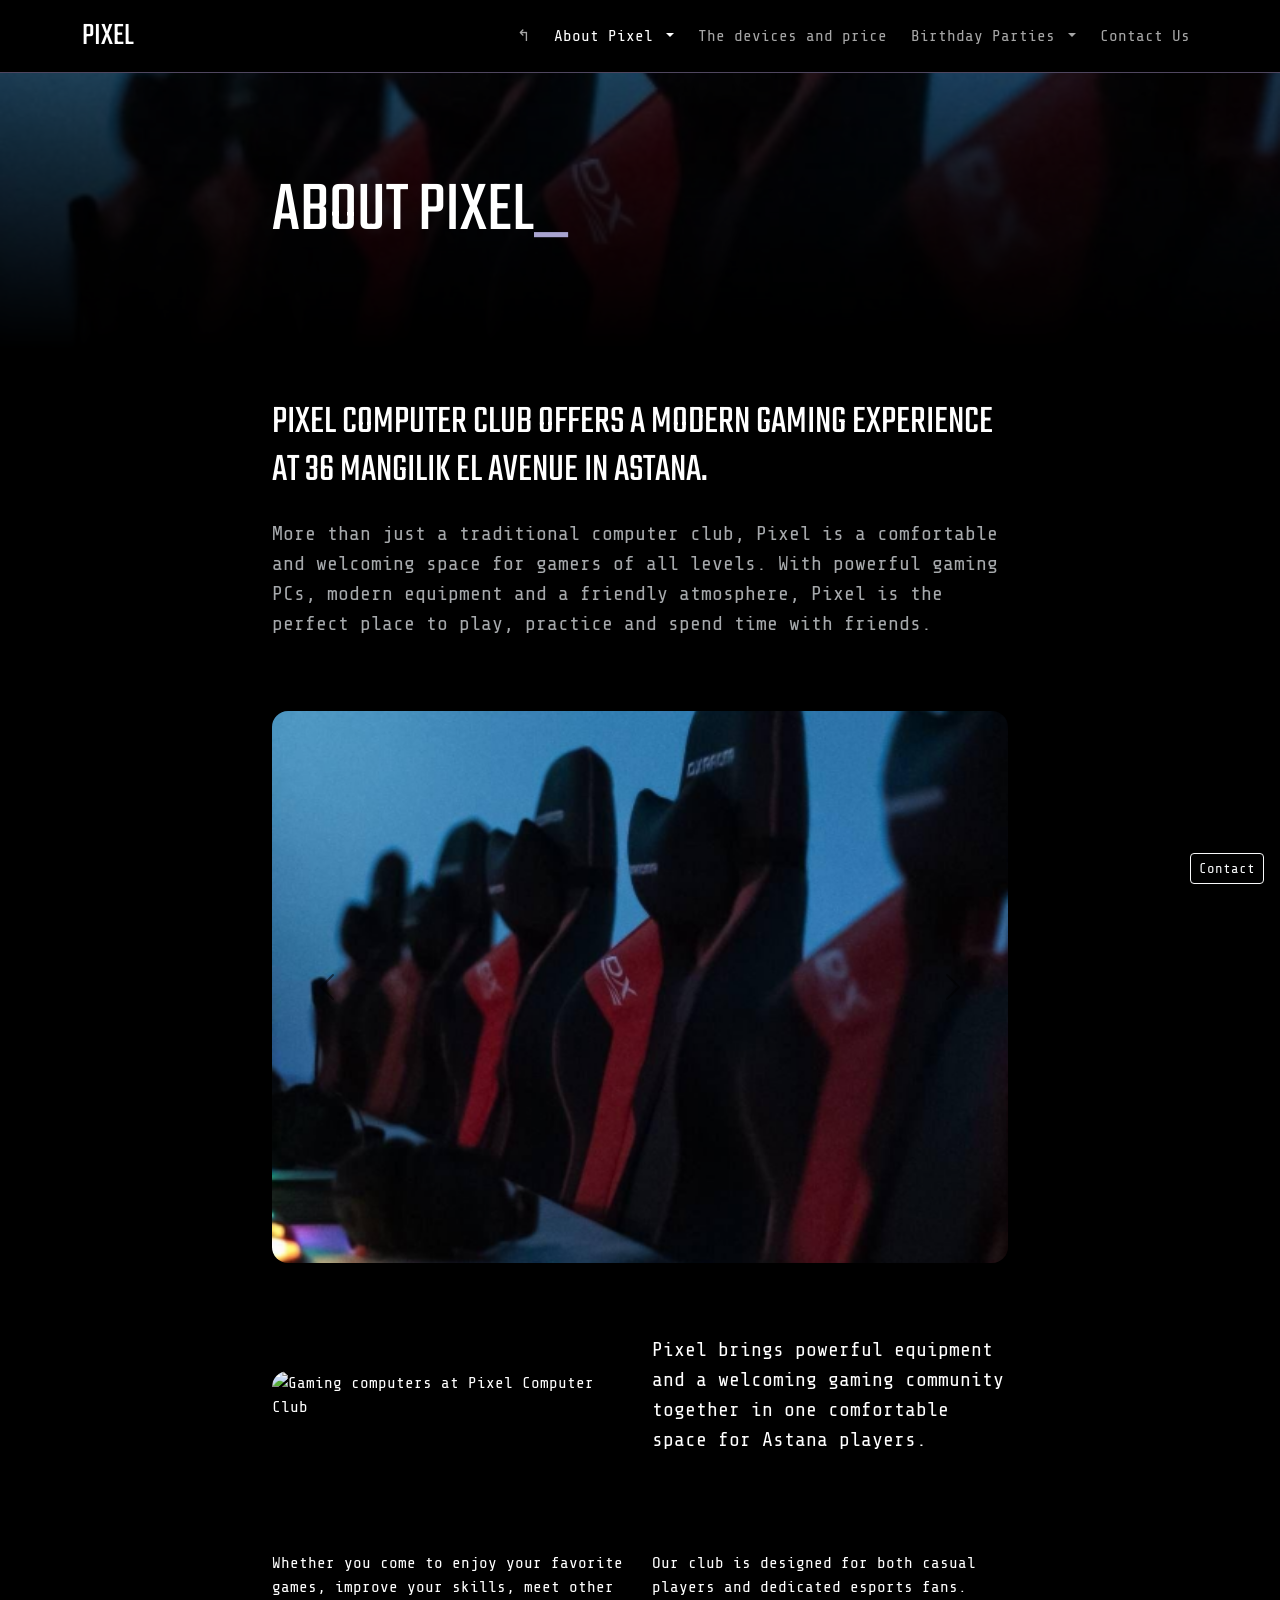
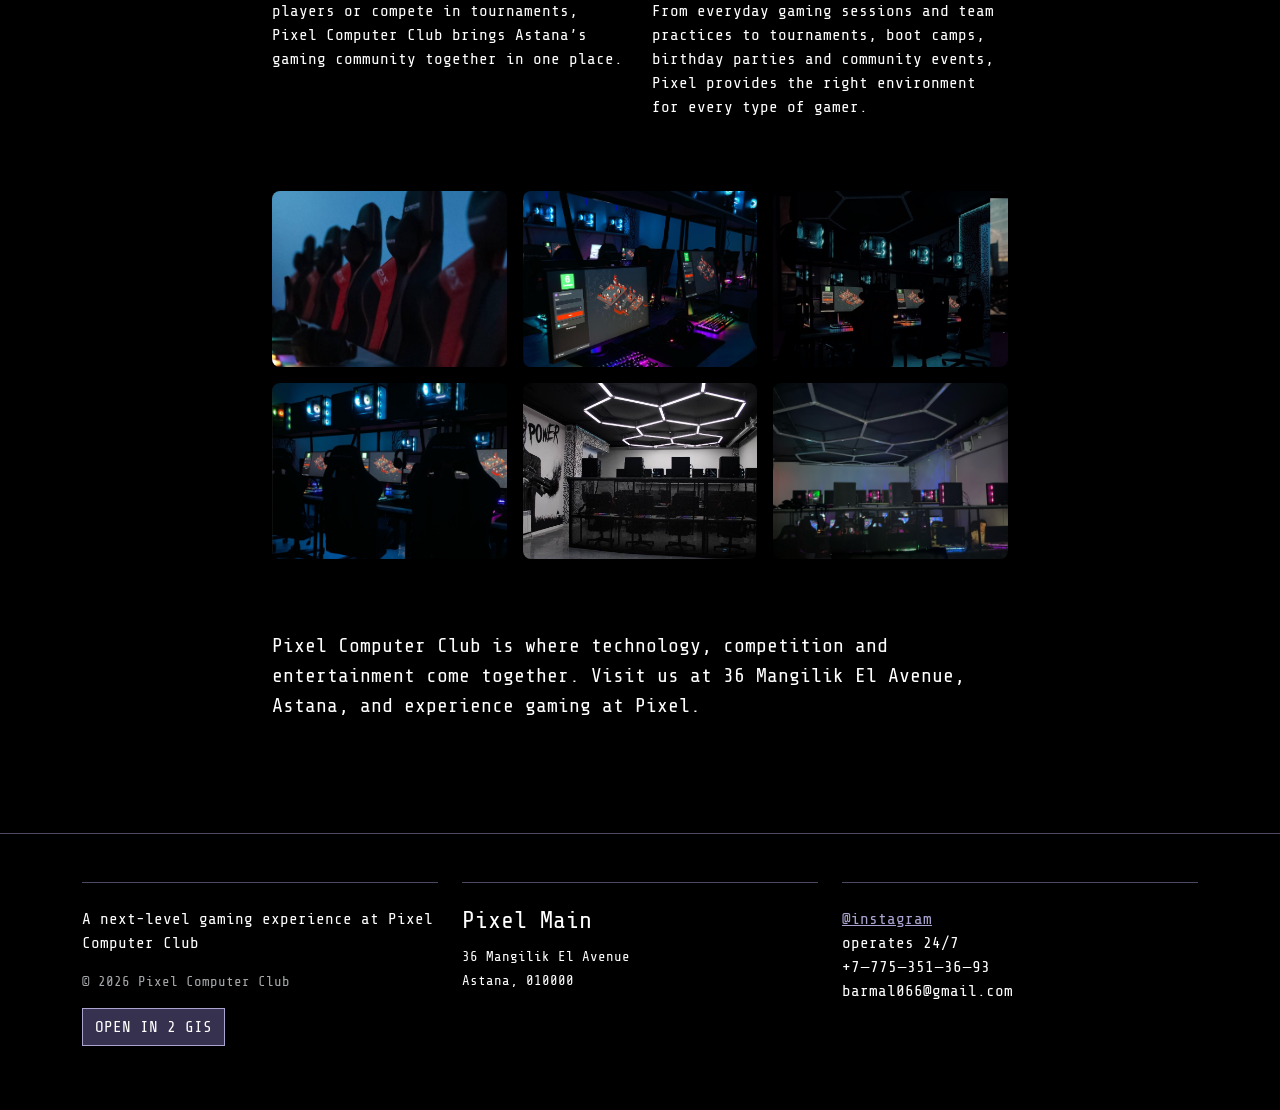
==== Testi/index.html @ 06fc517f "Add files via upload" ====
<!doctype html>
<html lang="en" data-bs-theme="dark">
  <head>
    <meta charset="utf-8">
    <meta name="viewport" content="width=device-width, initial-scale=1">
    <meta name="author" content="Anuar Maksut Se - 2537">
    <meta name="description" content="About Pixel Computer Club and its gaming center in Astana.">
    <title>About Pixel Computer Club</title>
    <!-- Bootstrap 5.3.8 from CDN; project CSS follows Bootstrap. --><link rel="stylesheet" href="https://cdn.jsdelivr.net/npm/bootstrap@5.3.8/dist/css/bootstrap.min.css">
<link rel="stylesheet" href="css/base.css">
    <link rel="stylesheet" href="css/Anuar.css">
    </head>
  <body>
    <a class="pixel-fixed-contact btn btn-outline-light btn-sm position-fixed bottom-0 end-0 m-3 z-3 shadow d-none d-md-inline-block" href="https://www.instagram.com/pixel.cyberclub/" target="_blank" rel="noreferrer">Contact</a>
    <!-- container-fluid keeps the page background full width; inner containers limit reading width. --><div class="pixel-page container-fluid px-0">
      <header class="pixel-site-header navbar navbar-expand-lg border-bottom py-3 bg-black">
        <div class="container">
<div class="pixel-site-branding">
          <a class="pixel-brand navbar-brand lh-1 text-uppercase text-decoration-none fs-2" href="index.html" aria-label="Pixel Computer Club home">Pixel</a>
        </div>
        <button class="navbar-toggler" type="button" data-bs-toggle="collapse" data-bs-target="#primaryNavigation" aria-controls="primaryNavigation" aria-expanded="false" aria-label="Toggle navigation"><span class="navbar-toggler-icon"></span></button><nav class="pixel-navigation collapse navbar-collapse" aria-label="Primary navigation" id="primaryNavigation">
          <ul class="pixel-desktop-nav-list navbar-nav ms-auto gap-lg-2 align-items-lg-center">
            <li class="pixel-nav-item nav-item"><a class="pixel-nav-link pixel-nav-home nav-link" href="index.html" aria-label="Home">↰</a></li>
            <li class="pixel-nav-item nav-item">
              <div class="pixel-nav-details dropdown">
                <button class="pixel-nav-link pixel-nav-link-active nav-link active dropdown-toggle bg-transparent border-0" aria-current="page" type="button" data-bs-toggle="dropdown" aria-expanded="false">About Pixel </button>
                <div class="pixel-nav-dropdown dropdown-menu p-3 shadow">
                  <a class="pixel-dropdown-card d-block text-decoration-none p-2 rounded text-body" href="index.html">
                    <img src="assets/pixel/menu-organizations.jpg" alt="" class="img-fluid rounded mb-2" width="240" height="135">
                    <div>
                      <p class="pixel-dropdown-title small mb-2 text-wrap fw-bold">About Pixel</p>
                      <p class="small mb-2 text-wrap">Our center is designed by industry veterans to deliver a professional gaming experience for all levels.</p>
                      <span aria-hidden="true">→</span>
                    </div>
                  </a>
                  <a class="pixel-dropdown-card d-block text-decoration-none p-2 rounded text-body" href="#organizations">
                    <img src="assets/pixel/menu-organizations.jpg" alt="" class="img-fluid rounded mb-2" width="240" height="135">
                    <div>
                      <p class="pixel-dropdown-title fw-bold small mb-2 text-wrap">Competitive eSports Organizations</p>
                      <p class="small mb-2 text-wrap">Private rooms, top of the line equipment and network for competitive organizations.</p>
                      <span aria-hidden="true">→</span>
                    </div>
                  </a>
                  <a class="pixel-dropdown-card pixel-dropdown-card-wide d-block text-decoration-none p-2 rounded text-body" href="#contact">
                    <div>
                      <p class="pixel-dropdown-title fw-bold small mb-2 text-wrap">Pixel Community League</p>
                      <p class="small mb-2 text-wrap">The first-ever in-person high school esports league in the United States.</p>
                      <span aria-hidden="true">→</span>
                    </div>
                  </a>
                </div>
              </div>
            </li>
            <li class="pixel-nav-item nav-item"><a class="pixel-nav-link nav-link" href="all-locations.html">The devices and price</a></li>
            <li class="pixel-nav-item nav-item">
              <div class="pixel-nav-details dropdown">
                <button class="pixel-nav-link nav-link dropdown-toggle bg-transparent border-0" type="button" data-bs-toggle="dropdown" aria-expanded="false">Birthday Parties </button>
                <div class="pixel-nav-small-dropdown dropdown-menu p-3 shadow">
                  <a href="all-locations.html" class="d-block text-decoration-none p-2 rounded text-body">At Pixel Main</a>
                </div>
              </div>
            </li>
            <li class="pixel-nav-item nav-item"><a class="pixel-nav-link nav-link" href="#contact">Contact Us</a></li>
          </ul>
          </nav>
      </div></header>
      <main class="pixel-main" id="main-content">
        <header class="pixel-hero position-relative py-5 bg-black">
          <div class="pixel-hero-background position-absolute top-0 start-0 w-100 h-100 opacity-50"></div>
          <div class="pixel-hero-inner container position-relative py-5">
            <div class="row justify-content-center"><div class="col-12 col-lg-8">
<h1 class="pixel-hero-title text-uppercase mb-0 display-2 fw-normal">
              <span>about pixel<span class="pixel-cursor">_</span></span>
            </h1>
          </div></div>
</div>
        </header>
        <article class="pixel-article">
          <!-- container constrains text to readable widths on large screens. --><div class="pixel-content-wrap container">
            <div class="row justify-content-center"><div class="col-12 col-lg-8">
<section class="pixel-section pixel-intro py-4 py-md-5">
              <h2 class="display-6 text-uppercase mb-4">Pixel Computer Club offers a modern gaming experience at 36 Mangilik El Avenue in Astana.</h2>
              <p class="lead text-body-secondary mb-0 pixel-intro-text">More than just a traditional computer club, Pixel is a comfortable and welcoming space for gamers of all levels. With powerful gaming PCs, modern equipment and a friendly atmosphere, Pixel is the perfect place to play, practice and spend time with friends.</p>
            </section>
          </div></div>
</div>
          <!-- Bootstrap Carousel from https://getbootstrap.com/docs/5.3/components/carousel/ : original six photos and figures retained, manual controls and 4:3 image ratio added; no autoplay. --><div class="container"><div class="row justify-content-center"><div class="col-12 col-lg-8">
<section class="pixel-slider carousel slide my-4" aria-label="Pixel Computer Club highlights" id="clubHighlights">
            <div class="carousel-inner rounded-4 shadow">
<div class="pixel-slide pixel-slide-1 carousel-item active">
              <figure class="pixel-slide-figure ratio ratio-4x3 mb-0"><div class="pixel-slide-image pixel-slide-image-1 pixel-photo" role="img" aria-label="Pixel highlight image 1"></div></figure>
            </div>
            <div class="pixel-slide pixel-slide-2 carousel-item">
              <figure class="pixel-slide-figure ratio ratio-4x3 mb-0"><div class="pixel-slide-image pixel-slide-image-2 pixel-photo" role="img" aria-label="Pixel highlight image 2"></div></figure>
            </div>
            <div class="pixel-slide pixel-slide-3 carousel-item">
              <figure class="pixel-slide-figure ratio ratio-4x3 mb-0"><div class="pixel-slide-image pixel-slide-image-3 pixel-photo" role="img" aria-label="Pixel highlight image 3"></div></figure>
            </div>
            <div class="pixel-slide pixel-slide-4 carousel-item">
              <figure class="pixel-slide-figure ratio ratio-4x3 mb-0"><div class="pixel-slide-image pixel-slide-image-4 pixel-photo" role="img" aria-label="Pixel highlight image 4"></div></figure>
            </div>
            <div class="pixel-slide pixel-slide-5 carousel-item">
              <figure class="pixel-slide-figure ratio ratio-4x3 mb-0"><div class="pixel-slide-image pixel-slide-image-5 pixel-photo" role="img" aria-label="Pixel highlight image 5"></div></figure>
            </div>
            <div class="pixel-slide pixel-slide-6 carousel-item">
              <figure class="pixel-slide-figure ratio ratio-4x3 mb-0"><div class="pixel-slide-image pixel-slide-image-6 pixel-photo" role="img" aria-label="Pixel highlight image 6"></div></figure>
            </div>
          </div>
<button class="carousel-control-prev" type="button" data-bs-target="#clubHighlights" data-bs-slide="prev"><span class="carousel-control-prev-icon" aria-hidden="true"></span><span class="visually-hidden">Previous</span></button><button class="carousel-control-next" type="button" data-bs-target="#clubHighlights" data-bs-slide="next"><span class="carousel-control-next-icon" aria-hidden="true"></span><span class="visually-hidden">Next</span></button></section>
          </div></div></div>
<section class="container my-5 pixel-club-intro" aria-label="Pixel club introduction">
            <div class="row justify-content-center"><div class="col-12 col-lg-8"><div class="row g-4 align-items-center">
<div class="col-12 col-md-6">
<img src="assets/pixel/menu-organizations.jpg" alt="Gaming computers at Pixel Computer Club" class="img-fluid rounded-4 w-100">
            </div>
<div class="col-12 col-md-6">
<p class="lead mb-0">Pixel brings powerful equipment and a welcoming gaming community together in one comfortable space for Astana players.</p>
            </div>
</div></div></div></section>
          <!-- container constrains text to readable widths on large screens. --><div class="pixel-content-wrap container">
            <div class="row justify-content-center"><div class="col-12 col-lg-8">
<section class="pixel-section pixel-body-copy py-4 py-md-5 row g-4" id="organizations">
              <p class="col-12 col-md-6 mb-0">Whether you come to enjoy your favorite games, improve your skills, meet other players or compete in tournaments, Pixel Computer Club brings Astana’s gaming community together in one place.</p>
              <p class="col-12 col-md-6 mb-0">Our club is designed for both casual players and dedicated esports fans. From everyday gaming sessions and team practices to tournaments, boot camps, birthday parties and community events, Pixel provides the right environment for every type of gamer.</p>
            </section>
          </div></div>
</div>
          <div class="container my-4">
<div class="row justify-content-center"><div class="col-12 col-lg-8">
<!-- Change col-md-6 to col-md-4 on the columns for three columns on tablets. lg applies from 992px. --><div class="pixel-gallery row g-3" role="group" aria-label="Pixel Computer Club photo gallery">
            <div class="pixel-gallery-item-wrapper col-12 col-md-6 col-lg-4"><div class="ratio ratio-4x3"><div class="pixel-gallery-item pixel-gallery-image-1 pixel-photo rounded-3 shadow-sm" role="img" aria-label="Pixel gallery image 1"></div></div></div>
            <div class="pixel-gallery-item-wrapper col-12 col-md-6 col-lg-4"><div class="ratio ratio-4x3"><div class="pixel-gallery-item pixel-gallery-image-2 pixel-photo rounded-3 shadow-sm" role="img" aria-label="Pixel gallery image 2"></div></div></div>
            <div class="pixel-gallery-item-wrapper col-12 col-md-6 col-lg-4"><div class="ratio ratio-4x3"><div class="pixel-gallery-item pixel-gallery-image-3 pixel-photo rounded-3 shadow-sm" role="img" aria-label="Pixel gallery image 3"></div></div></div>
            <div class="pixel-gallery-item-wrapper col-12 col-md-6 col-lg-4"><div class="ratio ratio-4x3"><div class="pixel-gallery-item pixel-gallery-image-4 pixel-photo rounded-3 shadow-sm" role="img" aria-label="Pixel gallery image 4"></div></div></div>
            <div class="pixel-gallery-item-wrapper col-12 col-md-6 col-lg-4"><div class="ratio ratio-4x3"><div class="pixel-gallery-item pixel-gallery-image-5 pixel-photo rounded-3 shadow-sm" role="img" aria-label="Pixel gallery image 5"></div></div></div>
            <div class="pixel-gallery-item-wrapper col-12 col-md-6 col-lg-4"><div class="ratio ratio-4x3"><div class="pixel-gallery-item pixel-gallery-image-6 pixel-photo rounded-3 shadow-sm" role="img" aria-label="Pixel gallery image 6"></div></div></div>
          </div>
          </div></div>
</div>
<!-- container constrains text to readable widths on large screens. --><div class="pixel-content-wrap container">
            <div class="row justify-content-center"><div class="col-12 col-lg-8">
<section class="pixel-section pixel-closing-copy py-4 py-md-5 lead text-center text-md-start">
              <p>Pixel Computer Club is where technology, competition and entertainment come together. Visit us at <strong>36 Mangilik El Avenue, Astana</strong>, and experience gaming at Pixel.</p>
            </section>
          </div></div>
</div>
        </article>
      </main>
      <footer class="pixel-site-footer container-fluid border-top py-5 mt-5 bg-black" id="contact">
        <div class="container">
<div class="pixel-footer-inner row g-4">
          <div class="pixel-footer-item col-12 col-md-6 col-lg-4 text-center text-md-start">
            <div class="pixel-footer-rule border-top mb-4" aria-hidden="true"></div>
            <p>A next-level gaming experience at Pixel Computer Club</p>
            <p class="pixel-footer-copyright small text-body-secondary">© 2026 Pixel Computer Club</p>
            <p><a class="pixel-button btn btn-primary text-uppercase rounded-0" href="https://2gis.kz/astana/firm/70000001081269255" target="_blank" rel="noreferrer">Open in 2 GIS</a></p>
          </div>
          <div class="pixel-footer-item col-12 col-md-6 col-lg-4 text-center text-md-start" id="locations">
            <div class="pixel-footer-rule border-top mb-4" aria-hidden="true"></div>
            <p class="pixel-footer-location h4">Pixel Main</p>
            <p><small>36 Mangilik El Avenue<br>Astana, 010000</small></p>
          </div>
          <div class="pixel-footer-item col-12 col-md-6 col-lg-4 text-center text-md-start" id="birthday-parties">
            <div class="pixel-footer-rule border-top mb-4" aria-hidden="true"></div>
            <a href="https://www.instagram.com/pixel.cyberclub/" target="_blank" rel="noreferrer">@instagram</a><br>
            <p class="pixel-footer-contact text-break"><span class="pixel-footer-social-label">operates 24/7</span><br><span class="pixel-footer-social-label">+7‒775‒351‒36‒93</span><br><span class="pixel-footer-social-label">barmal066@gmail.com</span></p>
          </div>
        </div>
      </div></footer>
    </div>
  <script src="https://cdn.jsdelivr.net/npm/bootstrap@5.3.8/dist/js/bootstrap.bundle.min.js"></script>
</body>
</html>
---- Testi/css/base.css ----
/* Brand fonts and colours. Bootstrap supplies layout, spacing and typography sizes. */
@font-face { font-family: "Teko Local"; src: url("../assets/pixel/teko-400.ttf") format("truetype"); font-weight: 400; font-display: swap; }
@font-face { font-family: "Share Tech Mono Local"; src: url("../assets/pixel/share-tech-mono.ttf") format("truetype"); font-weight: 400; font-display: swap; }
:root, [data-bs-theme="dark"] {
  --bs-body-font-family: "Share Tech Mono Local", monospace;
  --bs-body-bg: #000;
  --bs-body-color: #fff;
  --bs-tertiary-bg: #171320;
  --bs-border-color: #504760;
  --bs-link-color-rgb: 169, 164, 208;
  --bs-link-hover-color-rgb: 213, 209, 240;
}
h1, h2, h3, .pixel-brand { font-family: "Teko Local", sans-serif; }
/* Only Bootstrap's button colour variables are overridden for the original purple palette. */
.btn-primary {
  --bs-btn-bg: #36314f;
  --bs-btn-border-color: #a9a4d0;
  --bs-btn-hover-bg: #51476f;
  --bs-btn-hover-border-color: #d5d1f0;
  --bs-btn-active-bg: #51476f;
  --bs-btn-active-border-color: #d5d1f0;
}
---- Testi/css/Anuar.css ----
/* Small visual corrections; columns and responsive behaviour stay in HTML classes. */
.pixel-hero-background { background: linear-gradient(0deg, #000, transparent), url("../assets/pixel/slide-1.png") center / cover; }
.pixel-cursor { color: #a9a4d0; }
.pixel-photo { background-position: center; background-size: cover; }
/* Original purple equipment panels, simplified to one reusable rule. */
.pixel-device-card { background: linear-gradient(145deg, #36314f, #08060e); }
/* Bootstrap table variables preserve the original black-and-purple pricing palette. */
.pixel-pricing-table { --bs-table-bg: #000; --bs-table-color: #fff; }
.pixel-pricing-table thead { --bs-table-bg: #36314f; }
.pixel-pricing-table tbody tr:first-child { --bs-table-bg: #51476f; }
.pixel-pricing-table tbody td { border-left: 1px solid #36314f; }
/* The dark theme otherwise turns carousel arrows black on dark photographs. */
.carousel-control-prev-icon, .carousel-control-next-icon { filter: none; }
.pixel-slide-image-1, .pixel-gallery-image-1 { background-image: url("../assets/pixel/slide-1.png"); }
.pixel-slide-image-2, .pixel-gallery-image-2 { background-image: url("../assets/pixel/slide-2.png"); }
.pixel-slide-image-3, .pixel-gallery-image-3 { background-image: url("../assets/pixel/slide-3.png"); }
.pixel-slide-image-4, .pixel-gallery-image-4 { background-image: url("../assets/pixel/slide-4.png"); }
.pixel-slide-image-5, .pixel-gallery-image-5 { background-image: url("../assets/pixel/slide-5.png"); }
.pixel-slide-image-6, .pixel-gallery-image-6 { background-image: url("../assets/pixel/slide-6.png"); }
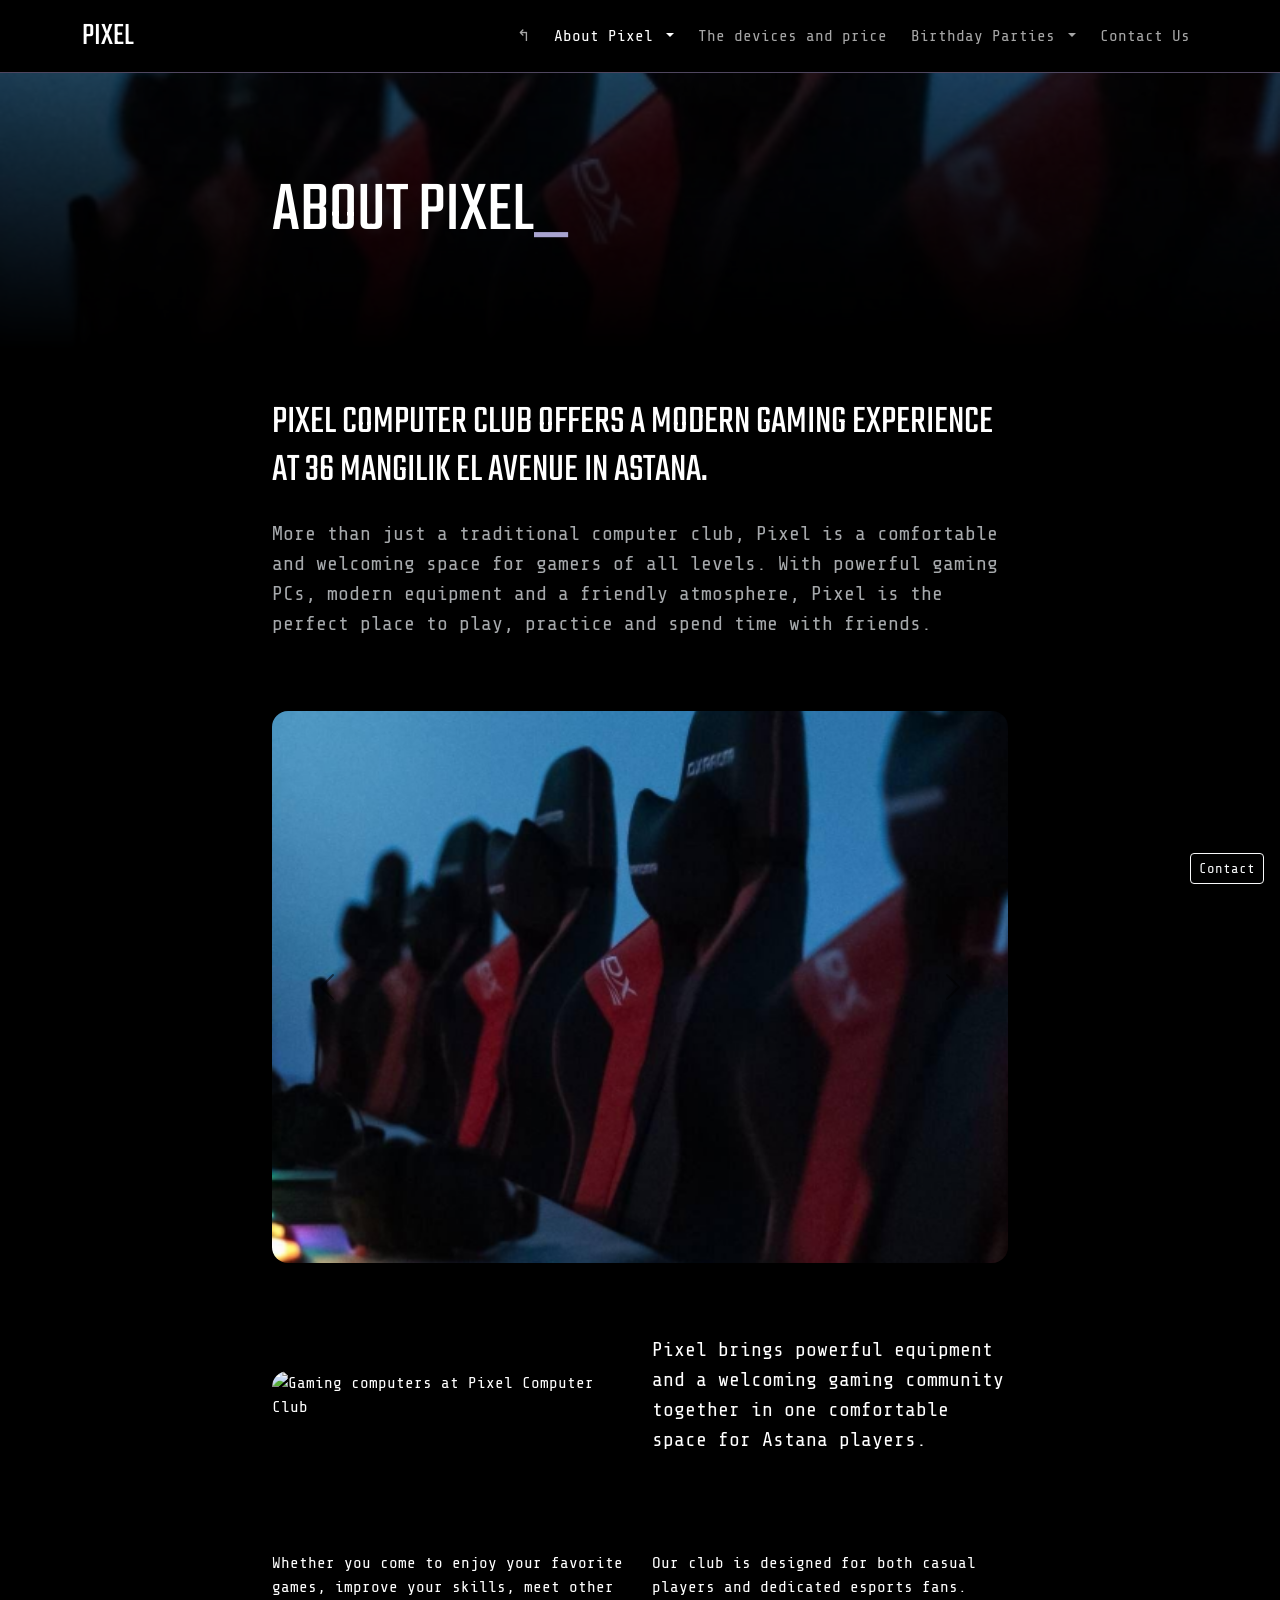
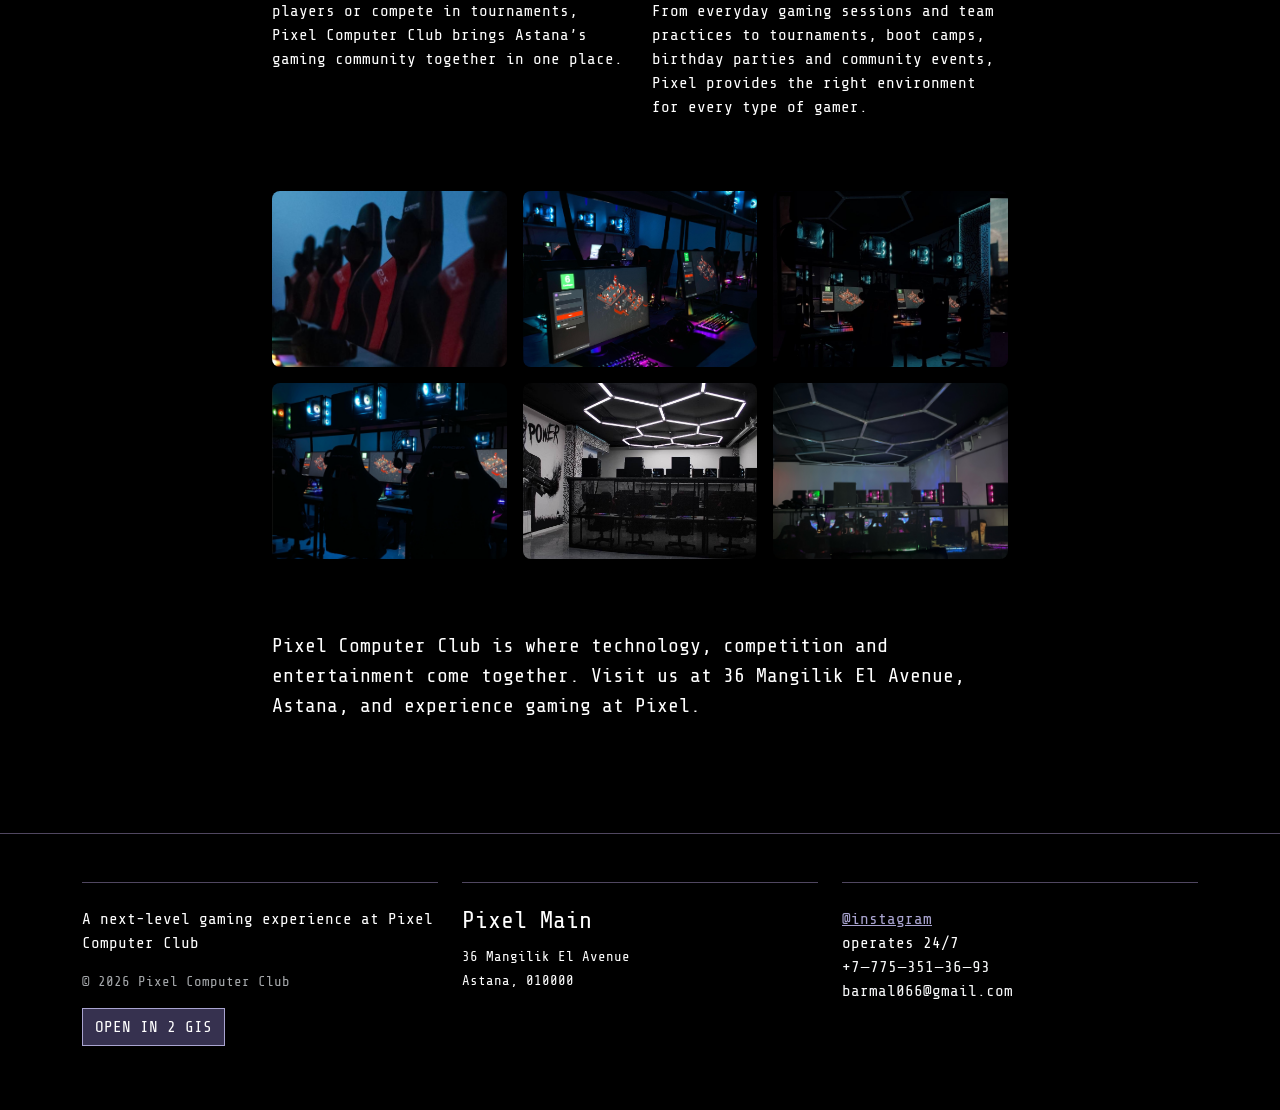
==== commit fd5e79a8: "Fix party booking and contact navigation" ====
--- a/Testi/index.html
+++ b/Testi/index.html
@@ -34,9 +34,7 @@
   <body>  
-    <a class="pixel-fixed-contact btn btn-outline-light btn-sm position-fixed bottom-0 end-0 m-3 z-3 shadow d-none d-md-inline-block" href="https://www.instagram.com/pixel.cyberclub/" target="_blank" rel="noreferrer">Contact</a>--
+    <a class="pixel-fixed-contact btn btn-outline-light btn-sm position-fixed bottom-0 end-0 m-3 z-3 shadow d-none d-md-inline-block" href="#contact">Contact</a>
     <!-- container-fluid keeps the page background full width; inner containers limit reading width. --><div class="pixel-page container-fluid px-0">  
@@ -168,9 +166,7 @@
                 <div class="pixel-nav-small-dropdown dropdown-menu p-3 shadow">  
-                  <a href="all-locations.html" class="d-block text-decoration-none p-2 rounded text-body">At Pixel Main</a>--
+                  <a href="all-locations.html#booking" class="d-block text-decoration-none p-2 rounded text-body">At Pixel Main</a>
                 </div>  
@@ -446,18 +442,14 @@
           </div>  
-          <div class="pixel-footer-item col-12 col-md-6 col-lg-4 text-center text-md-start" id="birthday-parties">--
+          <div class="pixel-footer-item col-12 col-md-6 col-lg-4 text-center text-md-start">
             <div class="pixel-footer-rule border-top mb-4" aria-hidden="true"></div>  
             <a href="https://www.instagram.com/pixel.cyberclub/" target="_blank" rel="noreferrer">@instagram</a><br>  
-            <p class="pixel-footer-contact text-break"><span class="pixel-footer-social-label">operates 24/7</span><br><span class="pixel-footer-social-label">+7‒775‒351‒36‒93</span><br><span class="pixel-footer-social-label">barmal066@gmail.com</span></p>--
+            <p class="pixel-footer-contact text-break"><span class="pixel-footer-social-label">operates 24/7</span><br><a class="link-light text-decoration-none" href="tel:+77753513693"><span class="pixel-footer-social-label">+7‒775‒351‒36‒93</span></a><br><a class="link-light text-decoration-none" href="mailto:barmal066@gmail.com"><span class="pixel-footer-social-label">barmal066@gmail.com</span></a></p>
           </div>  
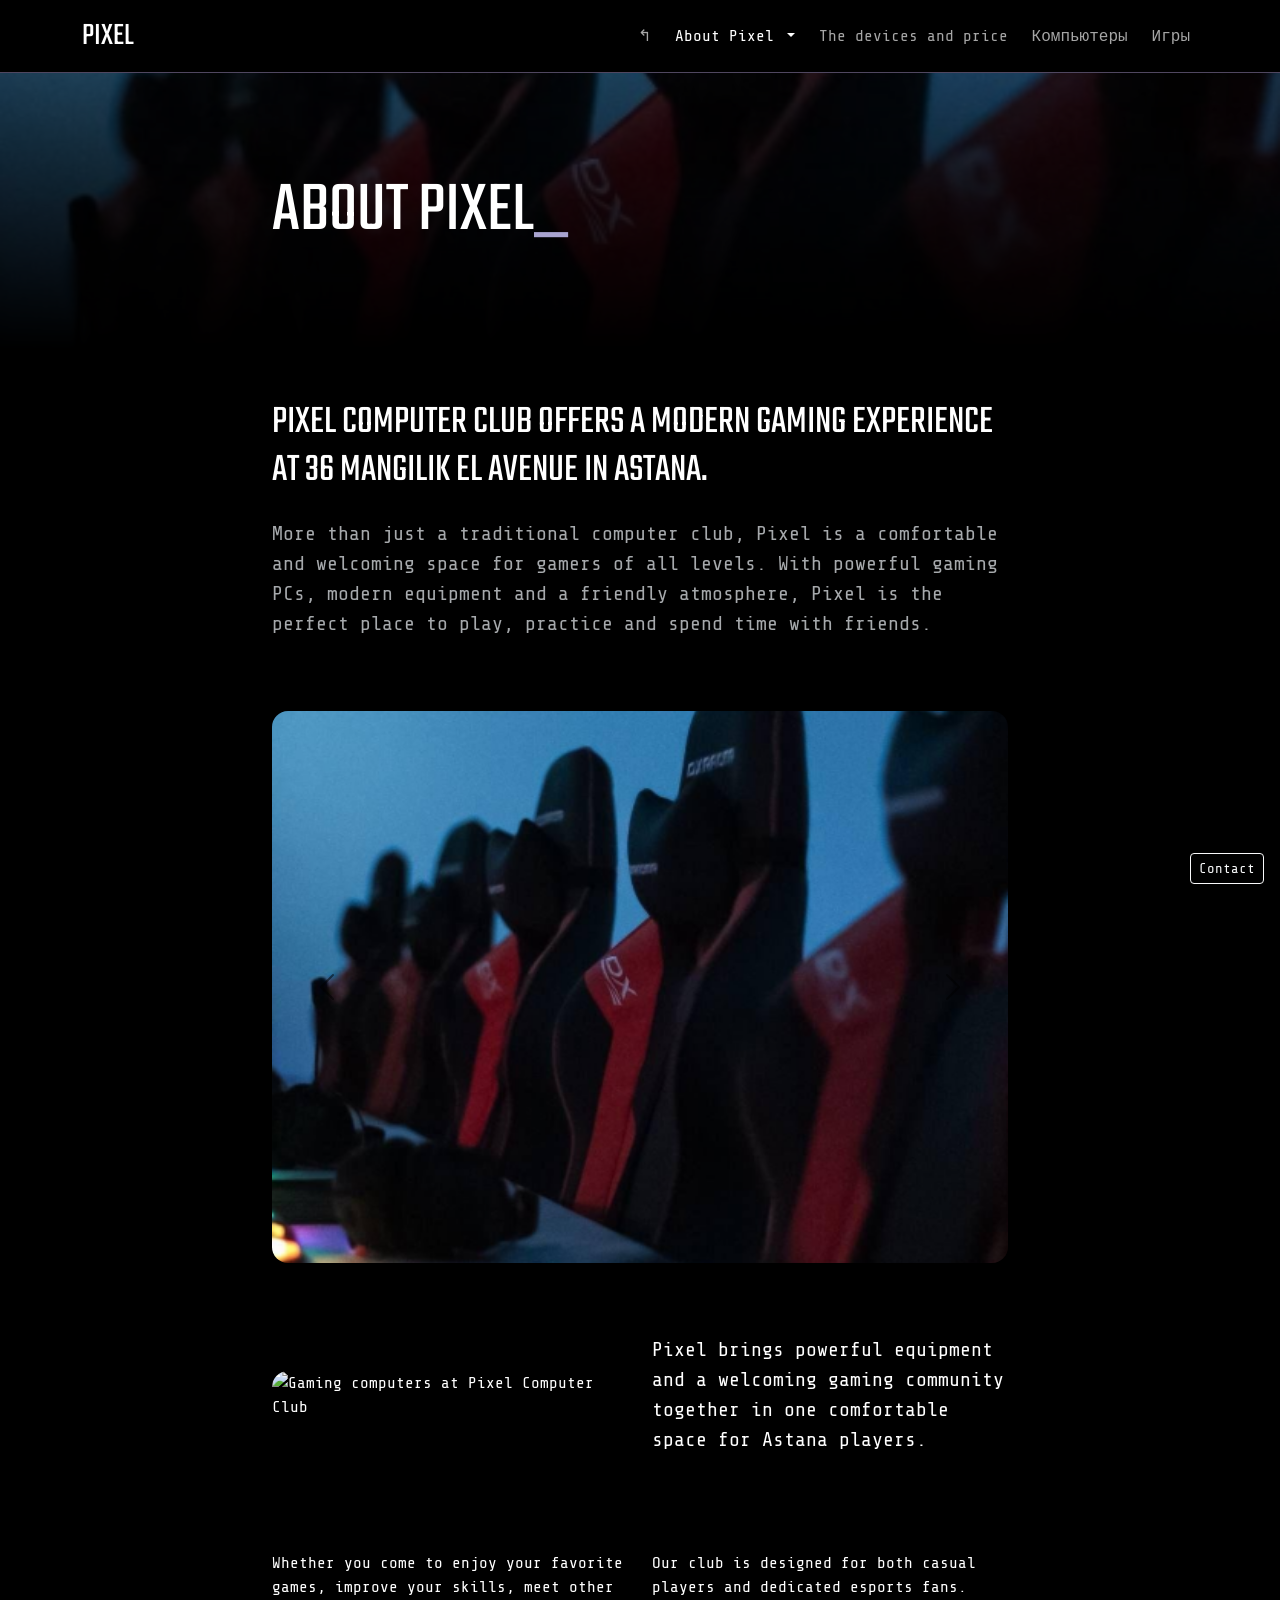
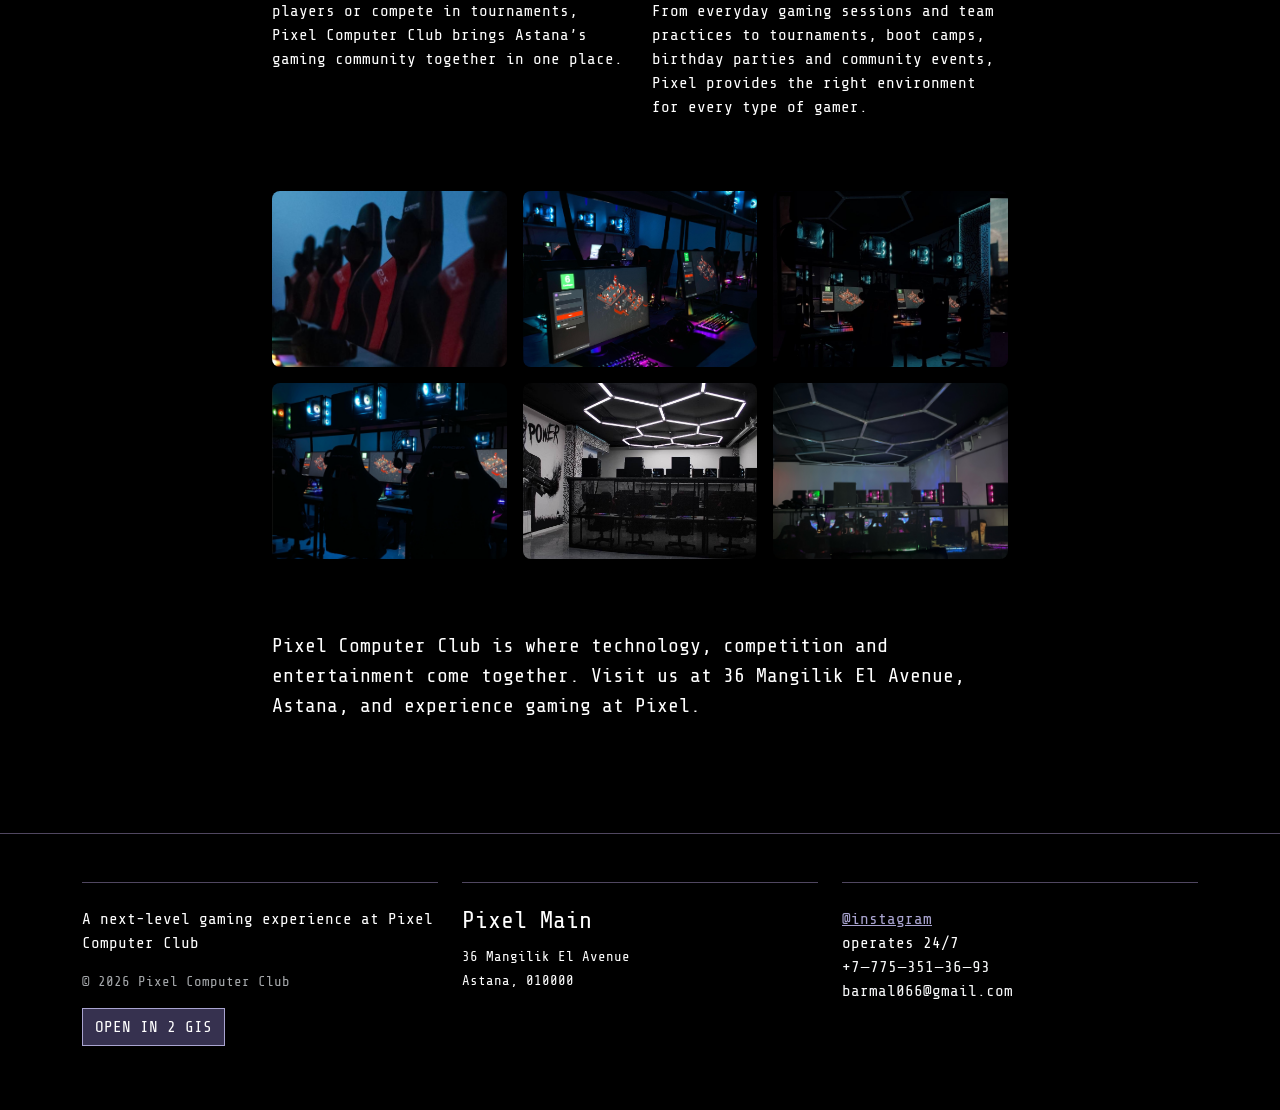
==== commit 502c934a: "Add computer rooms and games pages" ====
--- a/Testi/index.html
+++ b/Testi/index.html
@@ -154,31 +154,8 @@
             <li class="pixel-nav-item nav-item"><a class="pixel-nav-link nav-link" href="all-locations.html">The devices and price</a></li>  
-            <li class="pixel-nav-item nav-item">--
-              <div class="pixel-nav-details dropdown">--
-                <button class="pixel-nav-link nav-link dropdown-toggle bg-transparent border-0" type="button" data-bs-toggle="dropdown" aria-expanded="false">Birthday Parties </button>--
-                <div class="pixel-nav-small-dropdown dropdown-menu p-3 shadow">--
-                  <a href="all-locations.html#booking" class="d-block text-decoration-none p-2 rounded text-body">At Pixel Main</a>
-                </div>--
-              </div>--
-            </li>--
-            <li class="pixel-nav-item nav-item"><a class="pixel-nav-link nav-link" href="#contact">Contact Us</a></li>--
+            <li class="pixel-nav-item nav-item"><a class="pixel-nav-link nav-link" href="computers.html">Компьютеры</a></li>
+            <li class="pixel-nav-item nav-item"><a class="pixel-nav-link nav-link" href="games.html">Игры</a></li>
           </ul>  
--- a/Testi/css/Anuar.css
+++ b/Testi/css/Anuar.css
@@ -15,5 +15,14 @@
 .pixel-slide-image-2, .pixel-gallery-image-2 { background-image: url("../assets/pixel/slide-2.png"); }
 .pixel-slide-image-3, .pixel-gallery-image-3 { background-image: url("../assets/pixel/slide-3.png"); }
 .pixel-slide-image-4, .pixel-gallery-image-4 { background-image: url("../assets/pixel/slide-4.png"); }
-.pixel-slide-image-5, .pixel-gallery-image-5 { background-image: url("../assets/pixel/slide-5.png"); }
-.pixel-slide-image-6, .pixel-gallery-image-6 { background-image: url("../assets/pixel/slide-6.png"); }
+.pixel-slide-image-5, .pixel-gallery-image-5 { background-image: url("../assets/pixel/slide-5.png"); }
+.pixel-slide-image-6, .pixel-gallery-image-6 { background-image: url("../assets/pixel/slide-6.png"); }
+.pixel-seat, .pixel-game-card { transition: transform 180ms ease, box-shadow 180ms ease, border-color 180ms ease; }
+.pixel-seat:hover, .pixel-game-card:hover { transform: translateY(-3px); border-color: #a9a4d0; box-shadow: 0 0.5rem 1.5rem rgba(169, 164, 208, 0.18); }
+.pixel-seat-icon { color: #a9a4d0; font-size: 1.75rem; line-height: 1; }
+.pixel-status-dot { display: inline-block; width: 0.65rem; height: 0.65rem; flex: 0 0 auto; border-radius: 50%; background: #43d995; }
+.pixel-status-busy { background: #f05b6f; }
+.pixel-status-unavailable { background: #9297a2; }
+.pixel-game-mark { display: grid; width: 4rem; aspect-ratio: 1; place-items: center; border: 1px solid #504760; border-radius: 1rem; background: linear-gradient(145deg, #36314f, #08060e); color: #d5d1f0; font-family: "Teko Local", sans-serif; font-size: 1.6rem; font-weight: 700; line-height: 1; }
+.pixel-game-card h3 { overflow-wrap: anywhere; }
+@media (prefers-reduced-motion: reduce) { .pixel-seat, .pixel-game-card { transition: none; } }
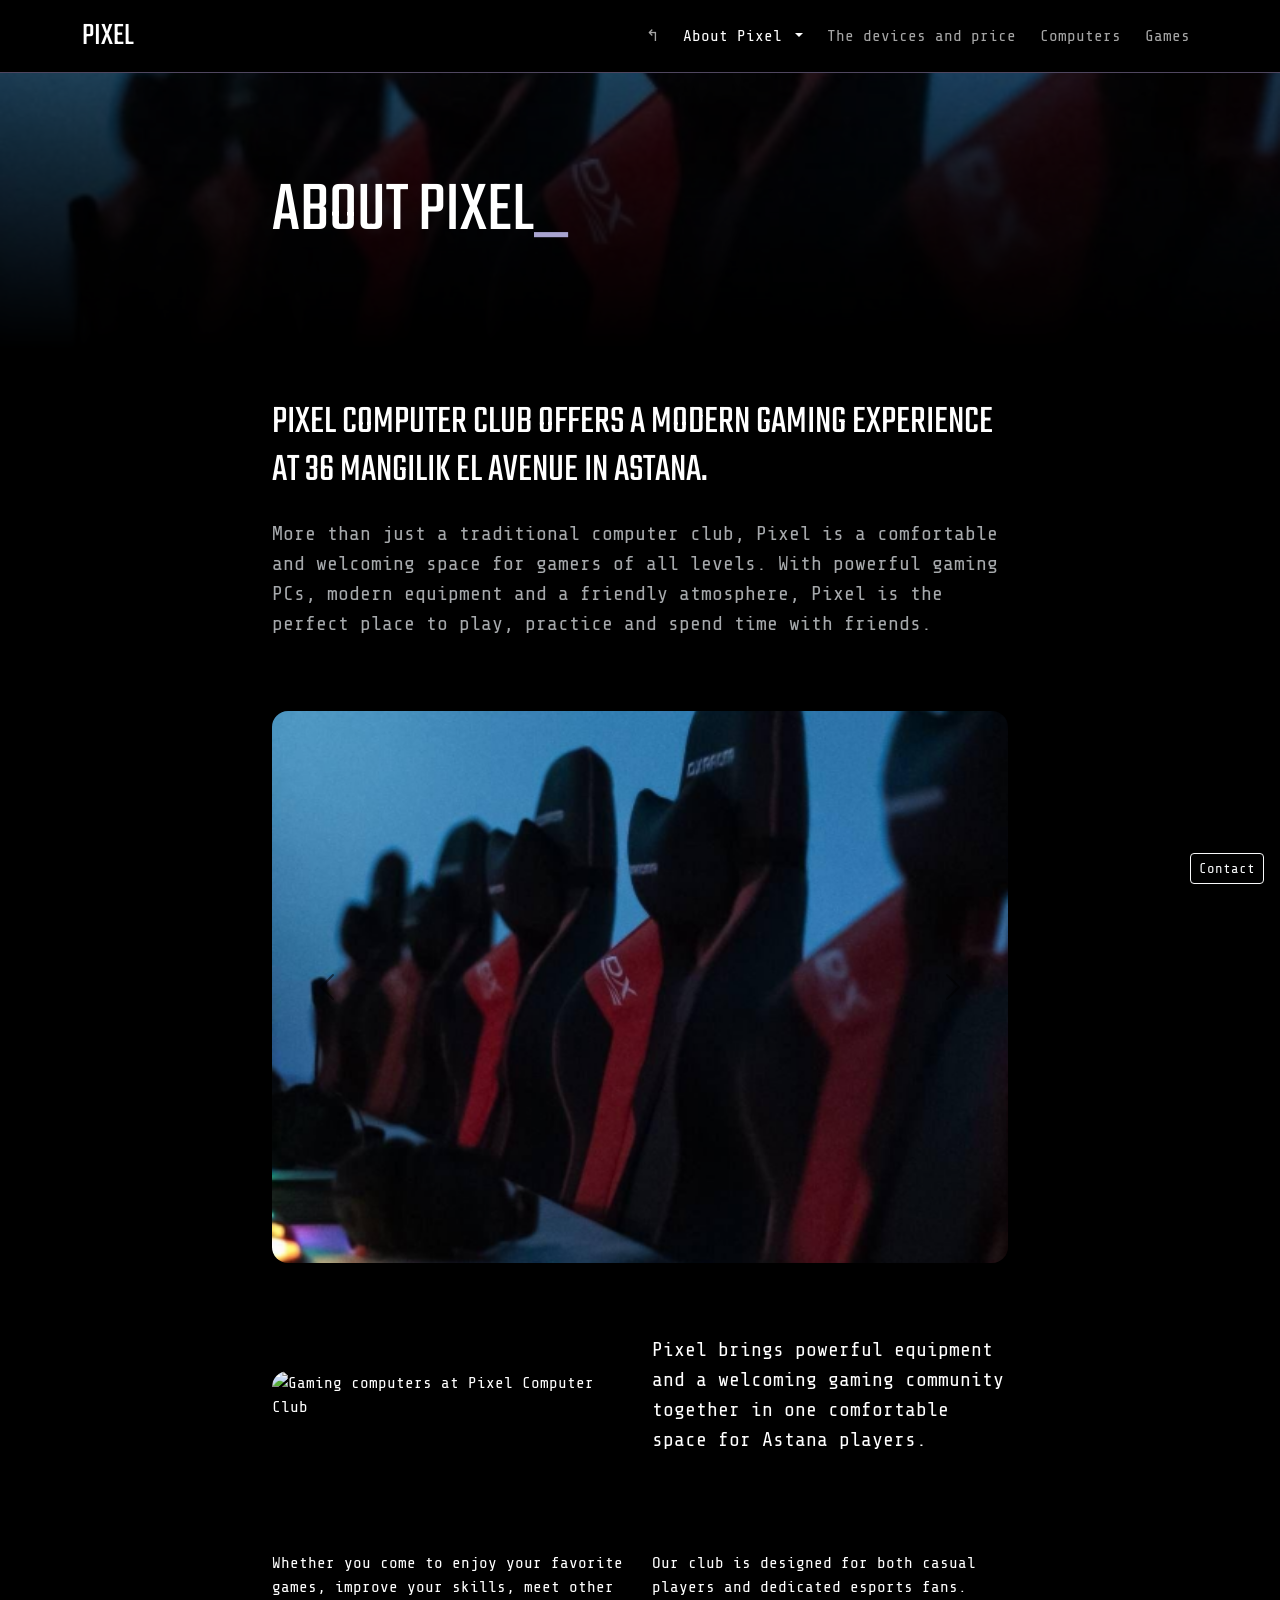
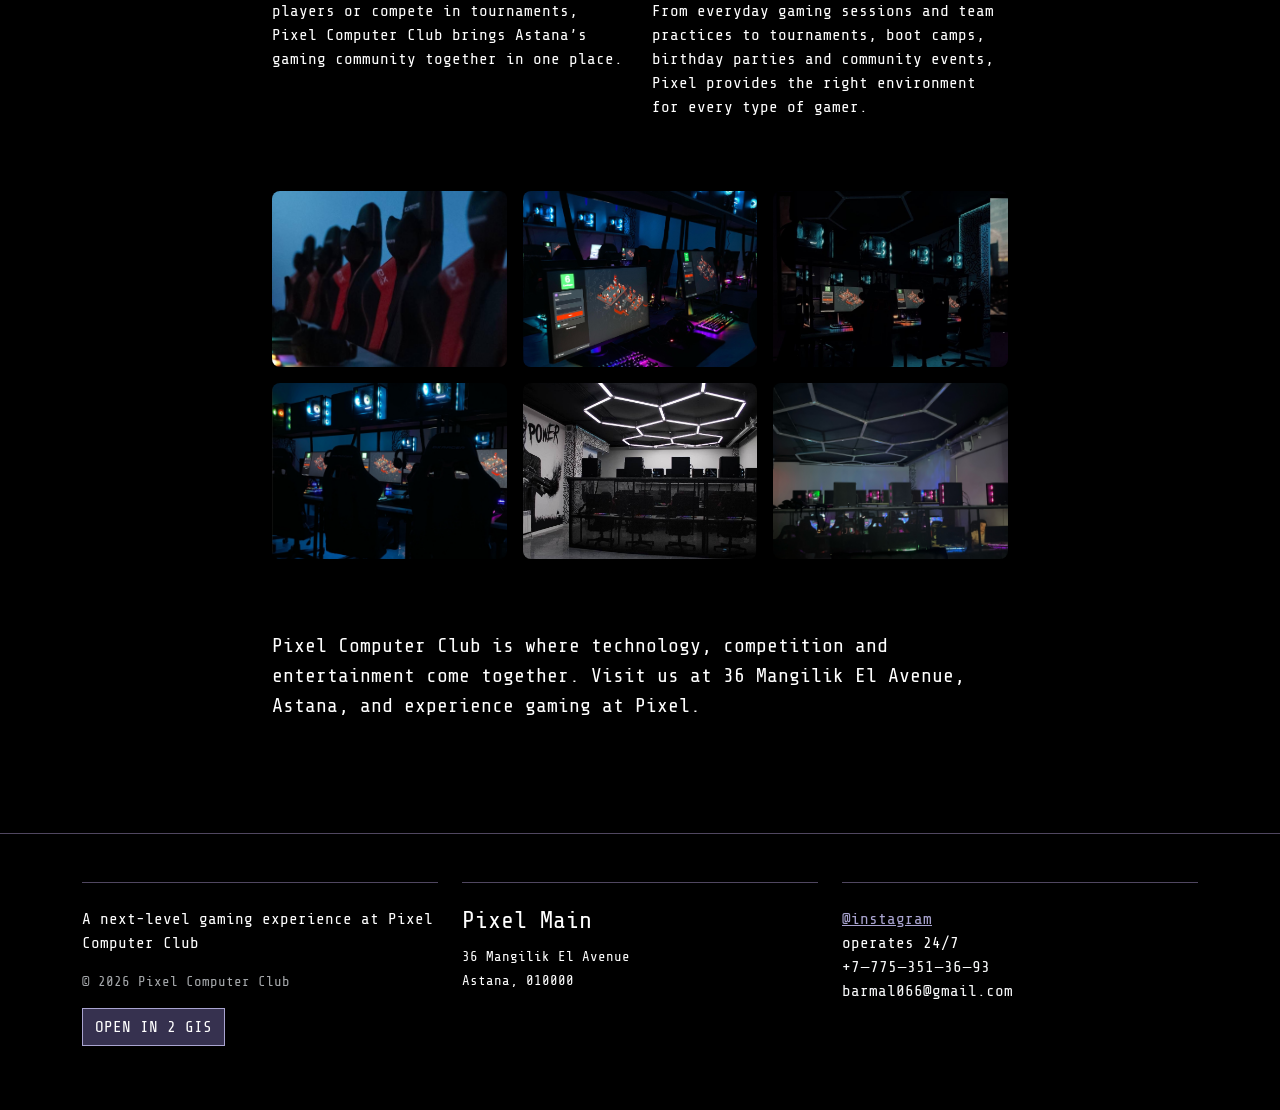
==== commit acb96e8e: "Translate navigation labels to English" ====
--- a/Testi/index.html
+++ b/Testi/index.html
@@ -154,8 +154,8 @@
             <li class="pixel-nav-item nav-item"><a class="pixel-nav-link nav-link" href="all-locations.html">The devices and price</a></li>  
-            <li class="pixel-nav-item nav-item"><a class="pixel-nav-link nav-link" href="computers.html">Компьютеры</a></li>
-            <li class="pixel-nav-item nav-item"><a class="pixel-nav-link nav-link" href="games.html">Игры</a></li>
+            <li class="pixel-nav-item nav-item"><a class="pixel-nav-link nav-link" href="computers.html">Computers</a></li>
+            <li class="pixel-nav-item nav-item"><a class="pixel-nav-link nav-link" href="games.html">Games</a></li>
           </ul>  
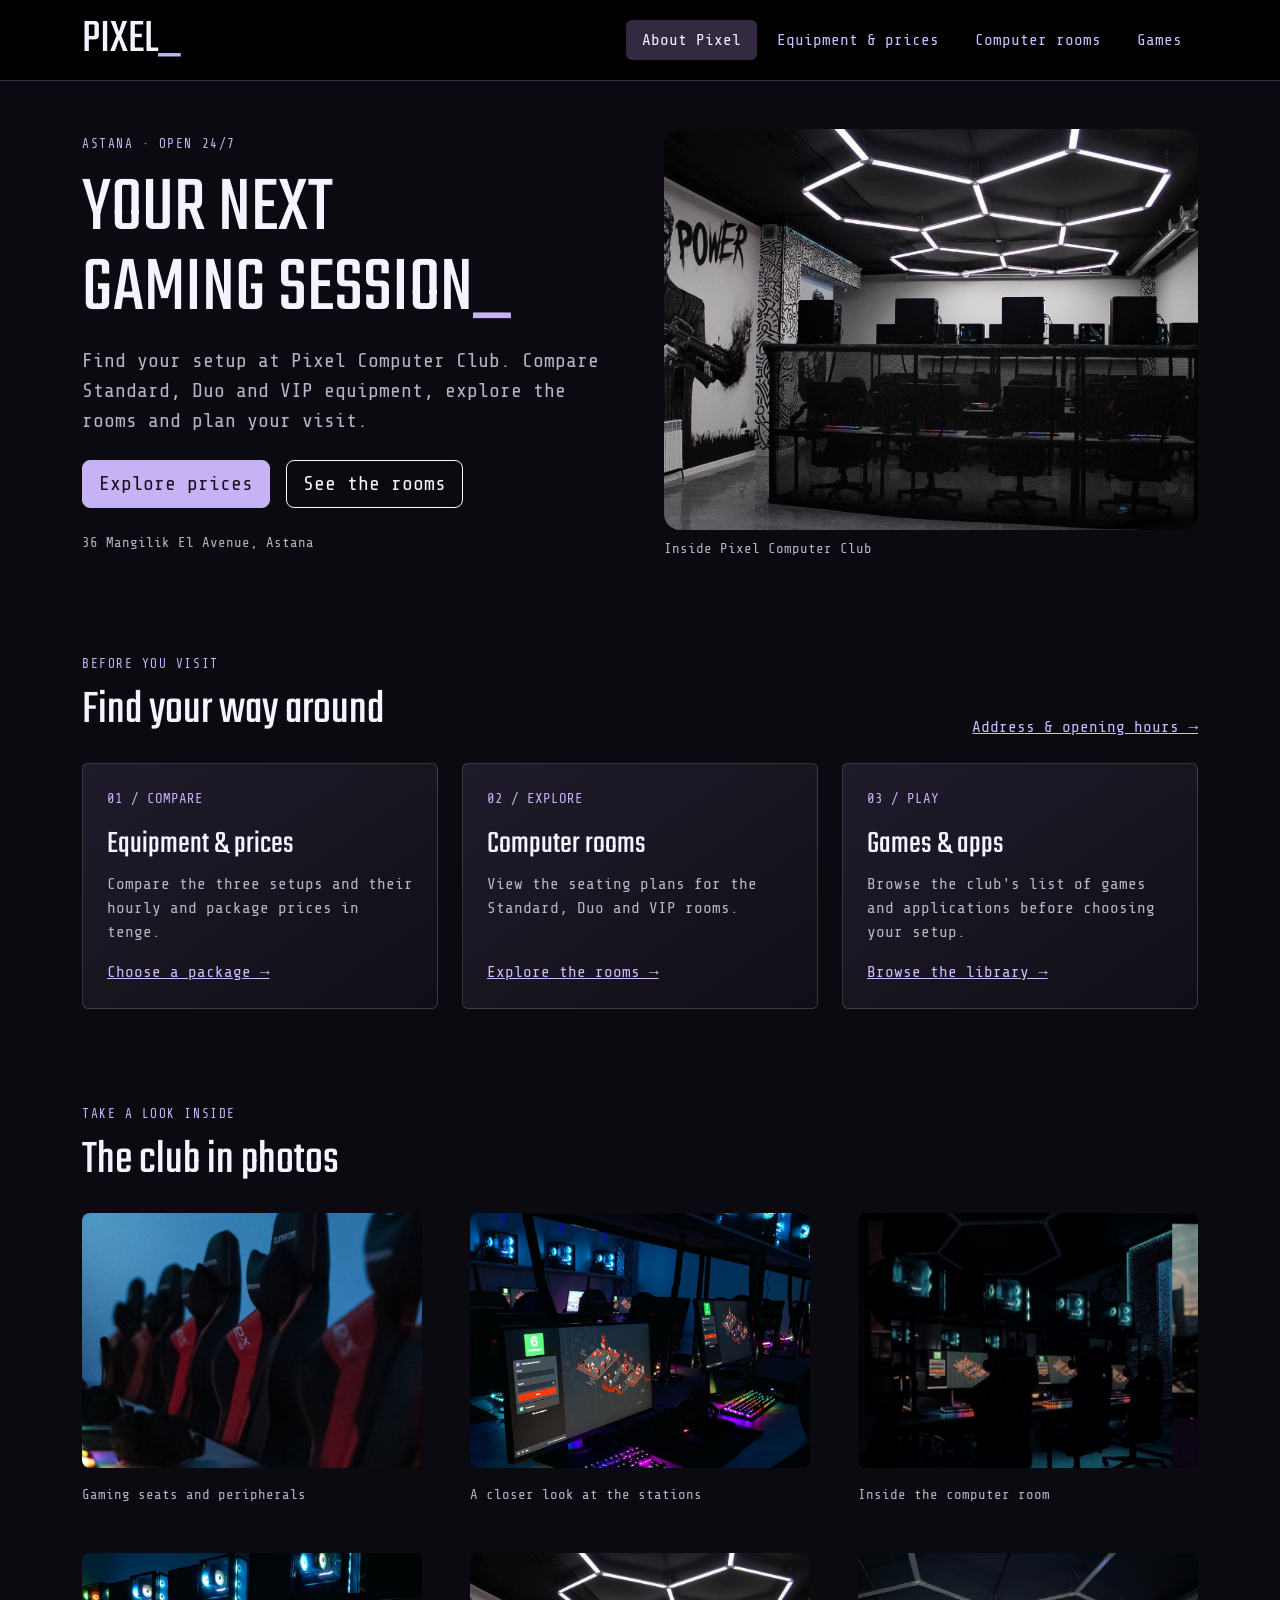
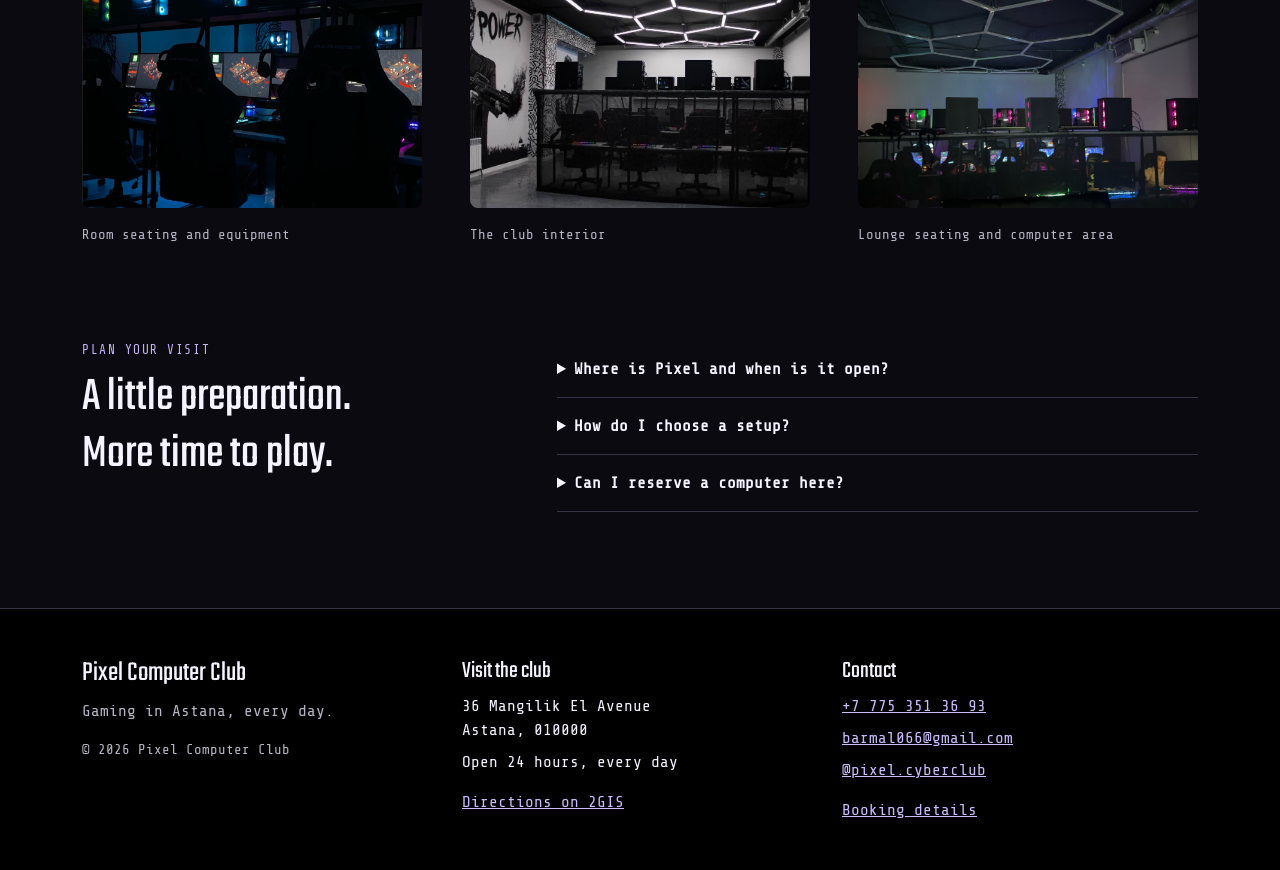
==== commit 29593ca3: "Prepare midterm site with Bootstrap CSS and no JavaScript" ====
--- a/Testi/index.html
+++ b/Testi/index.html
@@ -1,447 +1,199 @@
-<!doctype html>
-<html lang="en" data-bs-theme="dark">--
-  <head>--
-    <meta charset="utf-8">--
-    <meta name="viewport" content="width=device-width, initial-scale=1">--
-    <meta name="author" content="Anuar Maksut Se - 2537">--
-    <meta name="description" content="About Pixel Computer Club and its gaming center in Astana.">--
-    <title>About Pixel Computer Club</title>--
-    <!-- Bootstrap 5.3.8 from CDN; project CSS follows Bootstrap. --><link rel="stylesheet" href="https://cdn.jsdelivr.net/npm/bootstrap@5.3.8/dist/css/bootstrap.min.css">-
-<link rel="stylesheet" href="css/base.css">--
-    <link rel="stylesheet" href="css/Anuar.css">--
-    </head>--
-  <body>--
-    <a class="pixel-fixed-contact btn btn-outline-light btn-sm position-fixed bottom-0 end-0 m-3 z-3 shadow d-none d-md-inline-block" href="#contact">Contact</a>
-    <!-- container-fluid keeps the page background full width; inner containers limit reading width. --><div class="pixel-page container-fluid px-0">--
-      <header class="pixel-site-header navbar navbar-expand-lg border-bottom py-3 bg-black">--
-        <div class="container">-
-<div class="pixel-site-branding">--
-          <a class="pixel-brand navbar-brand lh-1 text-uppercase text-decoration-none fs-2" href="index.html" aria-label="Pixel Computer Club home">Pixel</a>--
-        </div>--
-        <button class="navbar-toggler" type="button" data-bs-toggle="collapse" data-bs-target="#primaryNavigation" aria-controls="primaryNavigation" aria-expanded="false" aria-label="Toggle navigation"><span class="navbar-toggler-icon"></span></button><nav class="pixel-navigation collapse navbar-collapse" aria-label="Primary navigation" id="primaryNavigation">--
-          <ul class="pixel-desktop-nav-list navbar-nav ms-auto gap-lg-2 align-items-lg-center">--
-            <li class="pixel-nav-item nav-item"><a class="pixel-nav-link pixel-nav-home nav-link" href="index.html" aria-label="Home">↰</a></li>--
-            <li class="pixel-nav-item nav-item">--
-              <div class="pixel-nav-details dropdown">--
-                <button class="pixel-nav-link pixel-nav-link-active nav-link active dropdown-toggle bg-transparent border-0" aria-current="page" type="button" data-bs-toggle="dropdown" aria-expanded="false">About Pixel </button>--
-                <div class="pixel-nav-dropdown dropdown-menu p-3 shadow">--
-                  <a class="pixel-dropdown-card d-block text-decoration-none p-2 rounded text-body" href="index.html">--
-                    <img src="assets/pixel/menu-organizations.jpg" alt="" class="img-fluid rounded mb-2" width="240" height="135">--
-                    <div>--
-                      <p class="pixel-dropdown-title small mb-2 text-wrap fw-bold">About Pixel</p>--
-                      <p class="small mb-2 text-wrap">Our center is designed by industry veterans to deliver a professional gaming experience for all levels.</p>--
-                      <span aria-hidden="true">→</span>--
-                    </div>--
-                  </a>--
-                  <a class="pixel-dropdown-card d-block text-decoration-none p-2 rounded text-body" href="#organizations">--
-                    <img src="assets/pixel/menu-organizations.jpg" alt="" class="img-fluid rounded mb-2" width="240" height="135">--
-                    <div>--
-                      <p class="pixel-dropdown-title fw-bold small mb-2 text-wrap">Competitive eSports Organizations</p>--
-                      <p class="small mb-2 text-wrap">Private rooms, top of the line equipment and network for competitive organizations.</p>--
-                      <span aria-hidden="true">→</span>--
-                    </div>--
-                  </a>--
-                  <a class="pixel-dropdown-card pixel-dropdown-card-wide d-block text-decoration-none p-2 rounded text-body" href="#contact">--
-                    <div>--
-                      <p class="pixel-dropdown-title fw-bold small mb-2 text-wrap">Pixel Community League</p>--
-                      <p class="small mb-2 text-wrap">The first-ever in-person high school esports league in the United States.</p>--
-                      <span aria-hidden="true">→</span>--
-                    </div>--
-                  </a>--
-                </div>--
-              </div>--
-            </li>--
-            <li class="pixel-nav-item nav-item"><a class="pixel-nav-link nav-link" href="all-locations.html">The devices and price</a></li>--
-            <li class="pixel-nav-item nav-item"><a class="pixel-nav-link nav-link" href="computers.html">Computers</a></li>
-            <li class="pixel-nav-item nav-item"><a class="pixel-nav-link nav-link" href="games.html">Games</a></li>
-          </ul>--
-          </nav>--
-      </div></header>--
-      <main class="pixel-main" id="main-content">--
-        <header class="pixel-hero position-relative py-5 bg-black">--
-          <div class="pixel-hero-background position-absolute top-0 start-0 w-100 h-100 opacity-50"></div>--
-          <div class="pixel-hero-inner container position-relative py-5">--
-            <div class="row justify-content-center"><div class="col-12 col-lg-8">
-<h1 class="pixel-hero-title text-uppercase mb-0 display-2 fw-normal">--
-              <span>about pixel<span class="pixel-cursor">_</span></span>--
-            </h1>--
-          </div></div>
-</div>--
-        </header>--
-        <article class="pixel-article">--
-          <!-- container constrains text to readable widths on large screens. --><div class="pixel-content-wrap container">--
-            <div class="row justify-content-center"><div class="col-12 col-lg-8">
-<section class="pixel-section pixel-intro py-4 py-md-5">--
-              <h2 class="display-6 text-uppercase mb-4">Pixel Computer Club offers a modern gaming experience at 36 Mangilik El Avenue in Astana.</h2>--
-              <p class="lead text-body-secondary mb-0 pixel-intro-text">More than just a traditional computer club, Pixel is a comfortable and welcoming space for gamers of all levels. With powerful gaming PCs, modern equipment and a friendly atmosphere, Pixel is the perfect place to play, practice and spend time with friends.</p>--
-            </section>--
-          </div></div>
-</div>--
-          <!-- Bootstrap Carousel from https://getbootstrap.com/docs/5.3/components/carousel/ : original six photos and figures retained, manual controls and 4:3 image ratio added; no autoplay. --><div class="container"><div class="row justify-content-center"><div class="col-12 col-lg-8">
-<section class="pixel-slider carousel slide my-4" aria-label="Pixel Computer Club highlights" id="clubHighlights">--
-            <div class="carousel-inner rounded-4 shadow">-
-<div class="pixel-slide pixel-slide-1 carousel-item active">--
-              <figure class="pixel-slide-figure ratio ratio-4x3 mb-0"><div class="pixel-slide-image pixel-slide-image-1 pixel-photo" role="img" aria-label="Pixel highlight image 1"></div></figure>--
-            </div>--
-            <div class="pixel-slide pixel-slide-2 carousel-item">--
-              <figure class="pixel-slide-figure ratio ratio-4x3 mb-0"><div class="pixel-slide-image pixel-slide-image-2 pixel-photo" role="img" aria-label="Pixel highlight image 2"></div></figure>--
-            </div>--
-            <div class="pixel-slide pixel-slide-3 carousel-item">--
-              <figure class="pixel-slide-figure ratio ratio-4x3 mb-0"><div class="pixel-slide-image pixel-slide-image-3 pixel-photo" role="img" aria-label="Pixel highlight image 3"></div></figure>--
-            </div>--
-            <div class="pixel-slide pixel-slide-4 carousel-item">--
-              <figure class="pixel-slide-figure ratio ratio-4x3 mb-0"><div class="pixel-slide-image pixel-slide-image-4 pixel-photo" role="img" aria-label="Pixel highlight image 4"></div></figure>--
-            </div>--
-            <div class="pixel-slide pixel-slide-5 carousel-item">--
-              <figure class="pixel-slide-figure ratio ratio-4x3 mb-0"><div class="pixel-slide-image pixel-slide-image-5 pixel-photo" role="img" aria-label="Pixel highlight image 5"></div></figure>--
-            </div>--
-            <div class="pixel-slide pixel-slide-6 carousel-item">--
-              <figure class="pixel-slide-figure ratio ratio-4x3 mb-0"><div class="pixel-slide-image pixel-slide-image-6 pixel-photo" role="img" aria-label="Pixel highlight image 6"></div></figure>--
-            </div>--
-          </div>-
-<button class="carousel-control-prev" type="button" data-bs-target="#clubHighlights" data-bs-slide="prev"><span class="carousel-control-prev-icon" aria-hidden="true"></span><span class="visually-hidden">Previous</span></button><button class="carousel-control-next" type="button" data-bs-target="#clubHighlights" data-bs-slide="next"><span class="carousel-control-next-icon" aria-hidden="true"></span><span class="visually-hidden">Next</span></button></section>--
-          </div></div></div>
-<section class="container my-5 pixel-club-intro" aria-label="Pixel club introduction">--
-            <div class="row justify-content-center"><div class="col-12 col-lg-8"><div class="row g-4 align-items-center">-
-<div class="col-12 col-md-6">-
-<img src="assets/pixel/menu-organizations.jpg" alt="Gaming computers at Pixel Computer Club" class="img-fluid rounded-4 w-100">--
-            </div>-
-<div class="col-12 col-md-6">-
-<p class="lead mb-0">Pixel brings powerful equipment and a welcoming gaming community together in one comfortable space for Astana players.</p>--
-            </div>-
-</div></div></div></section>--
-          <!-- container constrains text to readable widths on large screens. --><div class="pixel-content-wrap container">--
-            <div class="row justify-content-center"><div class="col-12 col-lg-8">
-<section class="pixel-section pixel-body-copy py-4 py-md-5 row g-4" id="organizations">--
-              <p class="col-12 col-md-6 mb-0">Whether you come to enjoy your favorite games, improve your skills, meet other players or compete in tournaments, Pixel Computer Club brings Astana’s gaming community together in one place.</p>--
-              <p class="col-12 col-md-6 mb-0">Our club is designed for both casual players and dedicated esports fans. From everyday gaming sessions and team practices to tournaments, boot camps, birthday parties and community events, Pixel provides the right environment for every type of gamer.</p>--
-            </section>--
-          </div></div>
-</div>--
-          <div class="container my-4">-
-<div class="row justify-content-center"><div class="col-12 col-lg-8">
-<!-- Change col-md-6 to col-md-4 on the columns for three columns on tablets. lg applies from 992px. --><div class="pixel-gallery row g-3" role="group" aria-label="Pixel Computer Club photo gallery">--
-            <div class="pixel-gallery-item-wrapper col-12 col-md-6 col-lg-4"><div class="ratio ratio-4x3"><div class="pixel-gallery-item pixel-gallery-image-1 pixel-photo rounded-3 shadow-sm" role="img" aria-label="Pixel gallery image 1"></div></div></div>--
-            <div class="pixel-gallery-item-wrapper col-12 col-md-6 col-lg-4"><div class="ratio ratio-4x3"><div class="pixel-gallery-item pixel-gallery-image-2 pixel-photo rounded-3 shadow-sm" role="img" aria-label="Pixel gallery image 2"></div></div></div>--
-            <div class="pixel-gallery-item-wrapper col-12 col-md-6 col-lg-4"><div class="ratio ratio-4x3"><div class="pixel-gallery-item pixel-gallery-image-3 pixel-photo rounded-3 shadow-sm" role="img" aria-label="Pixel gallery image 3"></div></div></div>--
-            <div class="pixel-gallery-item-wrapper col-12 col-md-6 col-lg-4"><div class="ratio ratio-4x3"><div class="pixel-gallery-item pixel-gallery-image-4 pixel-photo rounded-3 shadow-sm" role="img" aria-label="Pixel gallery image 4"></div></div></div>--
-            <div class="pixel-gallery-item-wrapper col-12 col-md-6 col-lg-4"><div class="ratio ratio-4x3"><div class="pixel-gallery-item pixel-gallery-image-5 pixel-photo rounded-3 shadow-sm" role="img" aria-label="Pixel gallery image 5"></div></div></div>--
-            <div class="pixel-gallery-item-wrapper col-12 col-md-6 col-lg-4"><div class="ratio ratio-4x3"><div class="pixel-gallery-item pixel-gallery-image-6 pixel-photo rounded-3 shadow-sm" role="img" aria-label="Pixel gallery image 6"></div></div></div>--
-          </div>--
-          </div></div>
-</div>-
-<!-- container constrains text to readable widths on large screens. --><div class="pixel-content-wrap container">--
-            <div class="row justify-content-center"><div class="col-12 col-lg-8">
-<section class="pixel-section pixel-closing-copy py-4 py-md-5 lead text-center text-md-start">--
-              <p>Pixel Computer Club is where technology, competition and entertainment come together. Visit us at <strong>36 Mangilik El Avenue, Astana</strong>, and experience gaming at Pixel.</p>--
-            </section>--
-          </div></div>
-</div>--
-        </article>--
-      </main>--
-      <footer class="pixel-site-footer container-fluid border-top py-5 mt-5 bg-black" id="contact">--
-        <div class="container">-
-<div class="pixel-footer-inner row g-4">--
-          <div class="pixel-footer-item col-12 col-md-6 col-lg-4 text-center text-md-start">--
-            <div class="pixel-footer-rule border-top mb-4" aria-hidden="true"></div>--
-            <p>A next-level gaming experience at Pixel Computer Club</p>--
-            <p class="pixel-footer-copyright small text-body-secondary">© 2026 Pixel Computer Club</p>--
-            <p><a class="pixel-button btn btn-primary text-uppercase rounded-0" href="https://2gis.kz/astana/firm/70000001081269255" target="_blank" rel="noreferrer">Open in 2 GIS</a></p>--
-          </div>--
-          <div class="pixel-footer-item col-12 col-md-6 col-lg-4 text-center text-md-start" id="locations">--
-            <div class="pixel-footer-rule border-top mb-4" aria-hidden="true"></div>--
-            <p class="pixel-footer-location h4">Pixel Main</p>--
-            <p><small>36 Mangilik El Avenue<br>Astana, 010000</small></p>--
-          </div>--
-          <div class="pixel-footer-item col-12 col-md-6 col-lg-4 text-center text-md-start">
-            <div class="pixel-footer-rule border-top mb-4" aria-hidden="true"></div>--
-            <a href="https://www.instagram.com/pixel.cyberclub/" target="_blank" rel="noreferrer">@instagram</a><br>--
-            <p class="pixel-footer-contact text-break"><span class="pixel-footer-social-label">operates 24/7</span><br><a class="link-light text-decoration-none" href="tel:+77753513693"><span class="pixel-footer-social-label">+7‒775‒351‒36‒93</span></a><br><a class="link-light text-decoration-none" href="mailto:barmal066@gmail.com"><span class="pixel-footer-social-label">barmal066@gmail.com</span></a></p>
-          </div>--
-        </div>--
-      </div></footer>--
-    </div>--
-  <script src="https://cdn.jsdelivr.net/npm/bootstrap@5.3.8/dist/js/bootstrap.bundle.min.js"></script>-
-</body>--
-</html>
+<!doctype html>
+<html lang="en" data-bs-theme="dark">
+  <head>
+    <meta charset="utf-8">
+    <meta name="viewport" content="width=device-width, initial-scale=1">
+    <meta name="description" content="Explore Pixel Computer Club in Astana, its rooms, equipment, photos and visiting information.">
+    <title>About | Pixel Computer Club</title>
+    <link rel="icon" href="assets/pixel/favicon.svg" type="image/svg+xml">
+    <!-- Local Bootstrap CSS supplies the layout. No JavaScript is loaded. -->
+    <link rel="stylesheet" href="assets/vendor/bootstrap.min.css">
+    <link rel="stylesheet" href="css/base.css">
+    <link rel="stylesheet" href="css/Anuar.css">
+  </head>
+  <body>
+    <a class="visually-hidden-focusable pixel-skip" href="#main-content">Skip to content</a>
+    <header class="border-bottom bg-black py-3">
+      <!-- Bootstrap flex utilities wrap the same visible navigation on small screens. -->
+      <div class="container d-flex flex-column flex-lg-row align-items-lg-center justify-content-between gap-3">
+        <a class="pixel-brand text-decoration-none lh-1" href="index.html" aria-label="Pixel Computer Club home">PIXEL<span class="pixel-accent">_</span>
+        </a>
+        <nav id="primary-navigation" aria-label="Main navigation">
+          <ul class="nav nav-pills gap-1">
+            <li class="nav-item">
+              <a id="nav-0" class="nav-link active" href="index.html" aria-current="page">About Pixel</a>
+            </li>
+            <li class="nav-item">
+              <a id="nav-1" class="nav-link" href="all-locations.html">Equipment &amp; prices</a>
+            </li>
+            <li class="nav-item">
+              <a id="nav-2" class="nav-link" href="computers.html">Computer rooms</a>
+            </li>
+            <li class="nav-item">
+              <a id="nav-3" class="nav-link" href="games.html">Games</a>
+            </li>
+          </ul>
+        </nav>
+      </div>
+    </header>
+    <main id="main-content" tabindex="-1">
+      <section class="container py-4 py-md-5" aria-labelledby="about-title">
+        <div class="row g-4 g-lg-5 align-items-center">
+          <div class="col-12 col-lg-6">
+            <p class="pixel-eyebrow mb-3">ASTANA · OPEN 24/7</p>
+            <h1 id="about-title" class="display-1 text-uppercase lh-1 mb-3">Your next<br>gaming session<span class="pixel-accent">_</span>
+            </h1>
+            <p class="lead text-body-secondary">Find your setup at Pixel Computer Club. Compare Standard, Duo and VIP equipment, explore the rooms and plan your visit.</p>
+            <div class="d-flex flex-wrap gap-3 mt-4">
+              <a id="view-prices" class="btn btn-primary btn-lg" href="all-locations.html">Explore prices</a>
+              <a id="view-rooms" class="btn btn-outline-light btn-lg" href="computers.html">See the rooms</a>
+            </div>
+            <p class="small text-body-secondary mt-4 mb-0">36 Mangilik El Avenue, Astana</p>
+          </div>
+          <div class="col-12 col-lg-6">
+            <figure class="mb-0">
+              <img class="pixel-hero-photo img-fluid rounded-4 w-100" src="assets/pixel/slide-5.png" alt="Pixel club computer room with rows of monitors and geometric ceiling lights" width="1083" height="709">
+              <figcaption class="small text-body-secondary mt-2">Inside Pixel Computer Club</figcaption>
+            </figure>
+          </div>
+        </div>
+      </section>
+      <section class="container py-4 py-md-5" aria-labelledby="explore-title">
+        <div class="d-flex flex-wrap align-items-end justify-content-between gap-3 mb-4">
+          <div>
+            <p class="pixel-eyebrow mb-2">BEFORE YOU VISIT</p>
+            <h2 id="explore-title" class="display-5 mb-0">Find your way around</h2>
+          </div>
+          <a href="#contact">Address &amp; opening hours →</a>
+        </div>
+        <!-- One column on a phone; Bootstrap changes the cards to three columns at md. -->
+        <div class="row g-4">
+          <div class="col-12 col-md-4">
+            <article class="card pixel-device-card h-100 p-4">
+              <p class="pixel-accent small">01 / COMPARE</p>
+              <h3 class="h2">Equipment &amp; prices</h3>
+              <p class="text-body-secondary">Compare the three setups and their hourly and package prices in tenge.</p>
+              <a class="mt-auto" href="all-locations.html#prices">Choose a package →</a>
+            </article>
+          </div>
+          <div class="col-12 col-md-4">
+            <article class="card pixel-device-card h-100 p-4">
+              <p class="pixel-accent small">02 / EXPLORE</p>
+              <h3 class="h2">Computer rooms</h3>
+              <p class="text-body-secondary">View the seating plans for the Standard, Duo and VIP rooms.</p>
+              <a class="mt-auto" href="computers.html">Explore the rooms →</a>
+            </article>
+          </div>
+          <div class="col-12 col-md-4">
+            <article class="card pixel-device-card h-100 p-4">
+              <p class="pixel-accent small">03 / PLAY</p>
+              <h3 class="h2">Games &amp; apps</h3>
+              <p class="text-body-secondary">Browse the club's list of games and applications before choosing your setup.</p>
+              <a class="mt-auto" href="games.html">Browse the library →</a>
+            </article>
+          </div>
+        </div>
+      </section>
+      <section class="container py-4 py-md-5" id="gallery" aria-labelledby="gallery-title">
+        <p class="pixel-eyebrow mb-2">TAKE A LOOK INSIDE</p>
+        <h2 id="gallery-title" class="display-5 mb-4">The club in photos</h2>
+        <div class="row g-4 g-lg-5">
+          <div class="col-12 col-md-6 col-lg-4">
+            <figure class="mb-0 h-100">
+              <img class="pixel-gallery-photo img-fluid rounded-3 w-100" src="assets/pixel/slide-1.png" alt="Red and black gaming chairs beside illuminated keyboards" loading="lazy">
+              <figcaption class="small text-body-secondary mt-3">Gaming seats and peripherals</figcaption>
+            </figure>
+          </div>
+          <div class="col-12 col-md-6 col-lg-4">
+            <figure class="mb-0 h-100">
+              <img class="pixel-gallery-photo img-fluid rounded-3 w-100" src="assets/pixel/slide-2.png" alt="Gaming stations with illuminated keyboards and PCs above the monitors" loading="lazy">
+              <figcaption class="small text-body-secondary mt-3">A closer look at the stations</figcaption>
+            </figure>
+          </div>
+          <div class="col-12 col-md-6 col-lg-4">
+            <figure class="mb-0 h-100">
+              <img class="pixel-gallery-photo img-fluid rounded-3 w-100" src="assets/pixel/slide-3.png" alt="Rows of gaming monitors beneath geometric ceiling lights" loading="lazy">
+              <figcaption class="small text-body-secondary mt-3">Inside the computer room</figcaption>
+            </figure>
+          </div>
+          <div class="col-12 col-md-6 col-lg-4">
+            <figure class="mb-0 h-100">
+              <img class="pixel-gallery-photo img-fluid rounded-3 w-100" src="assets/pixel/slide-4.png" alt="Black gaming chairs in front of monitors and illuminated PC cases" loading="lazy">
+              <figcaption class="small text-body-secondary mt-3">Room seating and equipment</figcaption>
+            </figure>
+          </div>
+          <div class="col-12 col-md-6 col-lg-4">
+            <figure class="mb-0 h-100">
+              <img class="pixel-gallery-photo img-fluid rounded-3 w-100" src="assets/pixel/slide-5.png" alt="Wide view of the computer room with geometric ceiling lighting" loading="lazy">
+              <figcaption class="small text-body-secondary mt-3">The club interior</figcaption>
+            </figure>
+          </div>
+          <div class="col-12 col-md-6 col-lg-4">
+            <figure class="mb-0 h-100">
+              <img class="pixel-gallery-photo img-fluid rounded-3 w-100" src="assets/pixel/slide-6.png" alt="Sofa in front of a row of computers inside the club" loading="lazy">
+              <figcaption class="small text-body-secondary mt-3">Lounge seating and computer area</figcaption>
+            </figure>
+          </div>
+        </div>
+      </section>
+      <section class="container py-4 py-md-5" aria-labelledby="visit-title">
+        <div class="row g-4">
+          <div class="col-12 col-md-5">
+            <p class="pixel-eyebrow mb-2">PLAN YOUR VISIT</p>
+            <h2 id="visit-title" class="display-5">A little preparation.<br>More time to play.</h2>
+          </div>
+          <div class="col-12 col-md-7">
+            <!-- Native details elements open with the keyboard or a pointer without JavaScript. -->
+            <details id="visit-hours" class="pixel-disclosure border-bottom py-3">
+              <summary class="fw-bold">Where is Pixel and when is it open?</summary>
+              <p class="mt-3 mb-0">Visit 36 Mangilik El Avenue, Astana. The club operates 24/7. <a href="#contact">Find the address and directions.</a>
+              </p>
+            </details>
+            <details id="visit-setup" class="pixel-disclosure border-bottom py-3">
+              <summary class="fw-bold">How do I choose a setup?</summary>
+              <p class="mt-3 mb-0">Compare the <a href="all-locations.html#devices">equipment</a> and <a href="all-locations.html#prices">prices</a>, then look at the <a href="computers.html">room plans</a>.</p>
+            </details>
+            <details id="visit-booking" class="pixel-disclosure border-bottom py-3">
+              <summary class="fw-bold">Can I reserve a computer here?</summary>
+              <p class="mt-3 mb-0">You can fill in and check your <a href="all-locations.html#booking">booking details</a>. This website does not send reservation requests or confirm live availability.</p>
+            </details>
+          </div>
+        </div>
+      </section>
+    </main>
+    <footer class="border-top bg-black py-5 mt-5" id="contact">
+      <div class="container">
+        <div class="row g-4">
+          <div class="col-12 col-md-4">
+            <h2 class="h3">Pixel Computer Club</h2>
+            <p class="text-body-secondary">Gaming in Astana, every day.</p>
+            <p class="small text-body-secondary mb-0">© 2026 Pixel Computer Club</p>
+          </div>
+          <div class="col-12 col-md-4">
+            <h2 class="h4">Visit the club</h2>
+            <address class="mb-2">36 Mangilik El Avenue<br>Astana, 010000</address>
+            <p id="opening-hours">Open 24 hours, every day</p>
+            <a id="map-link" href="https://2gis.kz/astana/firm/70000001081269255" target="_blank" rel="noopener noreferrer">Directions on 2GIS <span class="visually-hidden">(opens a new tab)</span>
+            </a>
+          </div>
+          <div class="col-12 col-md-4">
+            <h2 class="h4">Contact</h2>
+            <ul class="list-unstyled d-grid gap-2">
+              <li>
+                <a id="phone-link" href="tel:+77753513693">+7 775 351 36 93</a>
+              </li>
+              <li>
+                <a id="email-link" class="text-break" href="mailto:barmal066@gmail.com">barmal066@gmail.com</a>
+              </li>
+              <li>
+                <a id="instagram-link" href="https://www.instagram.com/pixel.cyberclub/" target="_blank" rel="noopener noreferrer">@pixel.cyberclub <span class="visually-hidden">(opens a new tab)</span>
+                </a>
+              </li>
+            </ul>
+            <a href="all-locations.html#booking">Booking details</a>
+          </div>
+        </div>
+      </div>
+    </footer>
+  </body>
+</html>
--- a/Testi/css/base.css
+++ b/Testi/css/base.css
@@ -1,22 +1,21 @@
-/* Brand fonts and colours. Bootstrap supplies layout, spacing and typography sizes. */
-@font-face { font-family: "Teko Local"; src: url("../assets/pixel/teko-400.ttf") format("truetype"); font-weight: 400; font-display: swap; }
-@font-face { font-family: "Share Tech Mono Local"; src: url("../assets/pixel/share-tech-mono.ttf") format("truetype"); font-weight: 400; font-display: swap; }
-:root, [data-bs-theme="dark"] {
-  --bs-body-font-family: "Share Tech Mono Local", monospace;
-  --bs-body-bg: #000;
-  --bs-body-color: #fff;
-  --bs-tertiary-bg: #171320;
-  --bs-border-color: #504760;
-  --bs-link-color-rgb: 169, 164, 208;
-  --bs-link-hover-color-rgb: 213, 209, 240;
-}
-h1, h2, h3, .pixel-brand { font-family: "Teko Local", sans-serif; }
-/* Only Bootstrap's button colour variables are overridden for the original purple palette. */
-.btn-primary {
-  --bs-btn-bg: #36314f;
-  --bs-btn-border-color: #a9a4d0;
-  --bs-btn-hover-bg: #51476f;
-  --bs-btn-hover-border-color: #d5d1f0;
-  --bs-btn-active-bg: #51476f;
-  --bs-btn-active-border-color: #d5d1f0;
-}
+/* Bootstrap provides the grid, responsive utilities and form controls. */
+@font-face { font-family: "Teko Local"; src: url("../assets/pixel/teko-400.ttf") format("truetype"); font-weight: 400; font-display: swap; }
+@font-face { font-family: "Share Tech Mono Local"; src: url("../assets/pixel/share-tech-mono.ttf") format("truetype"); font-weight: 400; font-display: swap; }
+:root, [data-bs-theme="dark"] {
+  --bs-body-font-family: "Share Tech Mono Local", monospace;
+  --bs-body-bg: #0b0a10;
+  --bs-body-color: #f5f3ff;
+  --bs-secondary-color: #b8b4c6;
+  --bs-border-color: #393246;
+  --bs-link-color: #ccbcff;
+  --bs-link-hover-color: #eee5ff;
+  --bs-link-color-rgb: 204, 188, 255;
+  --bs-link-hover-color-rgb: 238, 229, 255;
+}
+h1, h2, h3, .pixel-brand { font-family: "Teko Local", sans-serif; }
+.btn-primary {
+  --bs-btn-bg: #c6b3f5; --bs-btn-color: #171022; --bs-btn-border-color: #c6b3f5;
+  --bs-btn-hover-bg: #dfd0ff; --bs-btn-hover-color: #171022; --bs-btn-hover-border-color: #dfd0ff;
+  --bs-btn-active-bg: #e8dcff; --bs-btn-active-color: #171022; --bs-btn-active-border-color: #e8dcff;
+}
+.nav-pills { --bs-nav-pills-link-active-bg: #332940; --bs-nav-pills-link-active-color: #f5f3ff; }
--- a/Testi/css/Anuar.css
+++ b/Testi/css/Anuar.css
@@ -1,28 +1,27 @@
-/* Small visual corrections; columns and responsive behaviour stay in HTML classes. */
-.pixel-hero-background { background: linear-gradient(0deg, #000, transparent), url("../assets/pixel/slide-1.png") center / cover; }
-.pixel-cursor { color: #a9a4d0; }
-.pixel-photo { background-position: center; background-size: cover; }
-/* Original purple equipment panels, simplified to one reusable rule. */
-.pixel-device-card { background: linear-gradient(145deg, #36314f, #08060e); }
-/* Bootstrap table variables preserve the original black-and-purple pricing palette. */
-.pixel-pricing-table { --bs-table-bg: #000; --bs-table-color: #fff; }
-.pixel-pricing-table thead { --bs-table-bg: #36314f; }
-.pixel-pricing-table tbody tr:first-child { --bs-table-bg: #51476f; }
-.pixel-pricing-table tbody td { border-left: 1px solid #36314f; }
-/* The dark theme otherwise turns carousel arrows black on dark photographs. */
-.carousel-control-prev-icon, .carousel-control-next-icon { filter: none; }
-.pixel-slide-image-1, .pixel-gallery-image-1 { background-image: url("../assets/pixel/slide-1.png"); }
-.pixel-slide-image-2, .pixel-gallery-image-2 { background-image: url("../assets/pixel/slide-2.png"); }
-.pixel-slide-image-3, .pixel-gallery-image-3 { background-image: url("../assets/pixel/slide-3.png"); }
-.pixel-slide-image-4, .pixel-gallery-image-4 { background-image: url("../assets/pixel/slide-4.png"); }
-.pixel-slide-image-5, .pixel-gallery-image-5 { background-image: url("../assets/pixel/slide-5.png"); }
-.pixel-slide-image-6, .pixel-gallery-image-6 { background-image: url("../assets/pixel/slide-6.png"); }
-.pixel-seat, .pixel-game-card { transition: transform 180ms ease, box-shadow 180ms ease, border-color 180ms ease; }
-.pixel-seat:hover, .pixel-game-card:hover { transform: translateY(-3px); border-color: #a9a4d0; box-shadow: 0 0.5rem 1.5rem rgba(169, 164, 208, 0.18); }
-.pixel-seat-icon { color: #a9a4d0; font-size: 1.75rem; line-height: 1; }
-.pixel-status-dot { display: inline-block; width: 0.65rem; height: 0.65rem; flex: 0 0 auto; border-radius: 50%; background: #43d995; }
-.pixel-status-busy { background: #f05b6f; }
-.pixel-status-unavailable { background: #9297a2; }
-.pixel-game-mark { display: grid; width: 4rem; aspect-ratio: 1; place-items: center; border: 1px solid #504760; border-radius: 1rem; background: linear-gradient(145deg, #36314f, #08060e); color: #d5d1f0; font-family: "Teko Local", sans-serif; font-size: 1.6rem; font-weight: 700; line-height: 1; }
-.pixel-game-card h3 { overflow-wrap: anywhere; }
-@media (prefers-reduced-motion: reduce) { .pixel-seat, .pixel-game-card { transition: none; } }
+/* Small brand and state corrections; Bootstrap owns layout and breakpoints. */
+.pixel-brand { color: #f5f3ff; font-size: 3rem; }
+.pixel-accent, .pixel-eyebrow { color: #c6b3f5; }
+.pixel-eyebrow { font-size: .8rem; letter-spacing: .12em; }
+.pixel-device-card { background: linear-gradient(145deg, #201b2b, #100e16); }
+.pixel-hero-photo { aspect-ratio: 4 / 3; object-fit: cover; }
+.pixel-gallery-photo { aspect-ratio: 4 / 3; object-fit: cover; }
+.pixel-pricing-table { --bs-table-bg: transparent; --bs-table-color: #f5f3ff; --bs-table-border-color: #393246; }
+.pixel-pricing-table thead { --bs-table-bg: #292136; }
+.pixel-pricing-table th, .pixel-pricing-table td { padding: 1rem .5rem; }
+.pixel-disclosure summary { cursor: pointer; }
+.pixel-disclosure[open] summary { color: #d6c4ff; }
+.pixel-game-card { overflow-wrap: anywhere; }
+.pixel-skip { display: block; padding: 1rem; background: #0b0a10; }
+:focus-visible { outline: 3px solid #c6b3f5; outline-offset: 4px; }
+[id] { scroll-margin-top: 1.5rem; }
+/* The native form checks fields; a fragment reveals the static outcome. */
+.booking-checked { display: none; }
+#booking-result:target .booking-checked { display: block; }
+#booking-result:target .booking-idle { display: none; }
+/* Future JavaScript will toggle these existing state classes and containers. */
+.is-hidden { display: none !important; }
+.is-active { color: #f5f3ff; background-color: #332940; }
+.is-selected { border: 2px solid #c6b3f5; background-color: #292136; }
+.is-error { color: #ffdce0; background-color: #421f29; border: 1px solid #dc7e91; }
+.is-success { color: #d5f7e5; background-color: #143528; border: 1px solid #6da98c; }
+.is-disabled { opacity: .55; cursor: not-allowed; }
